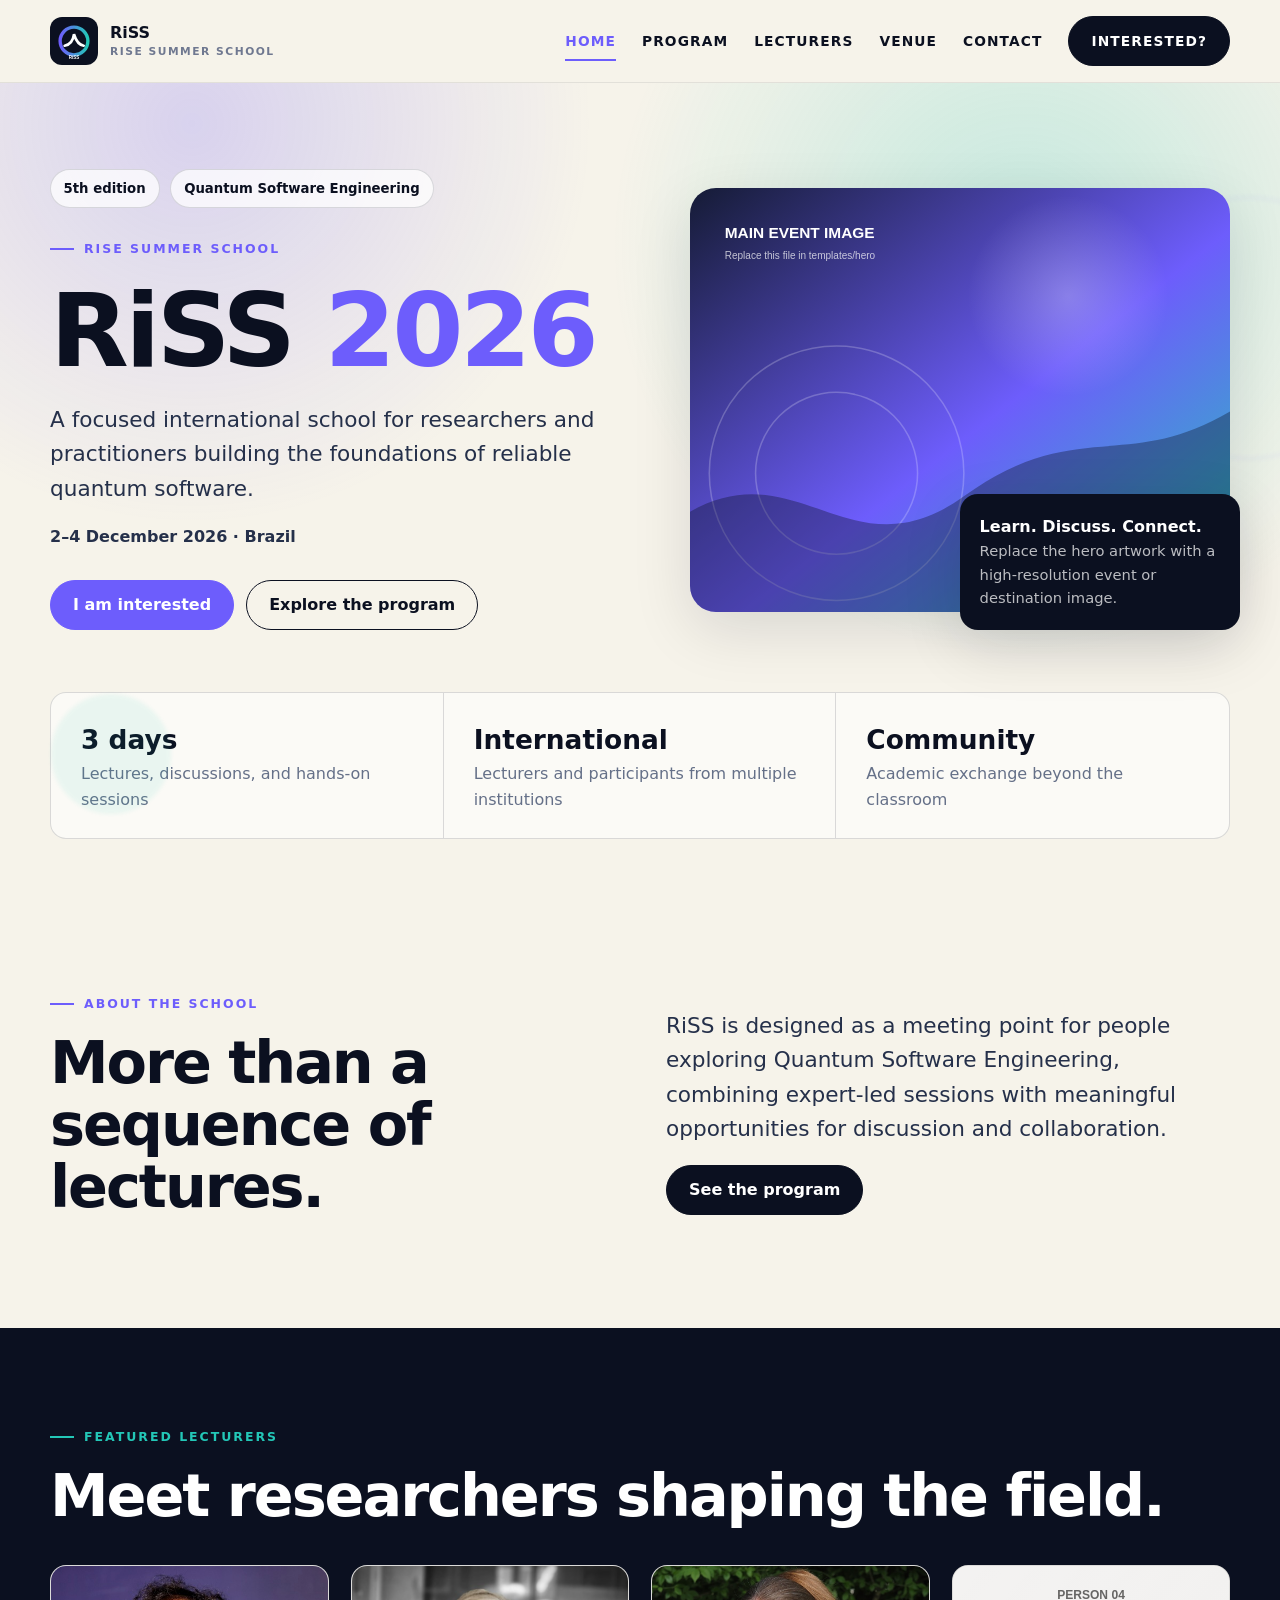
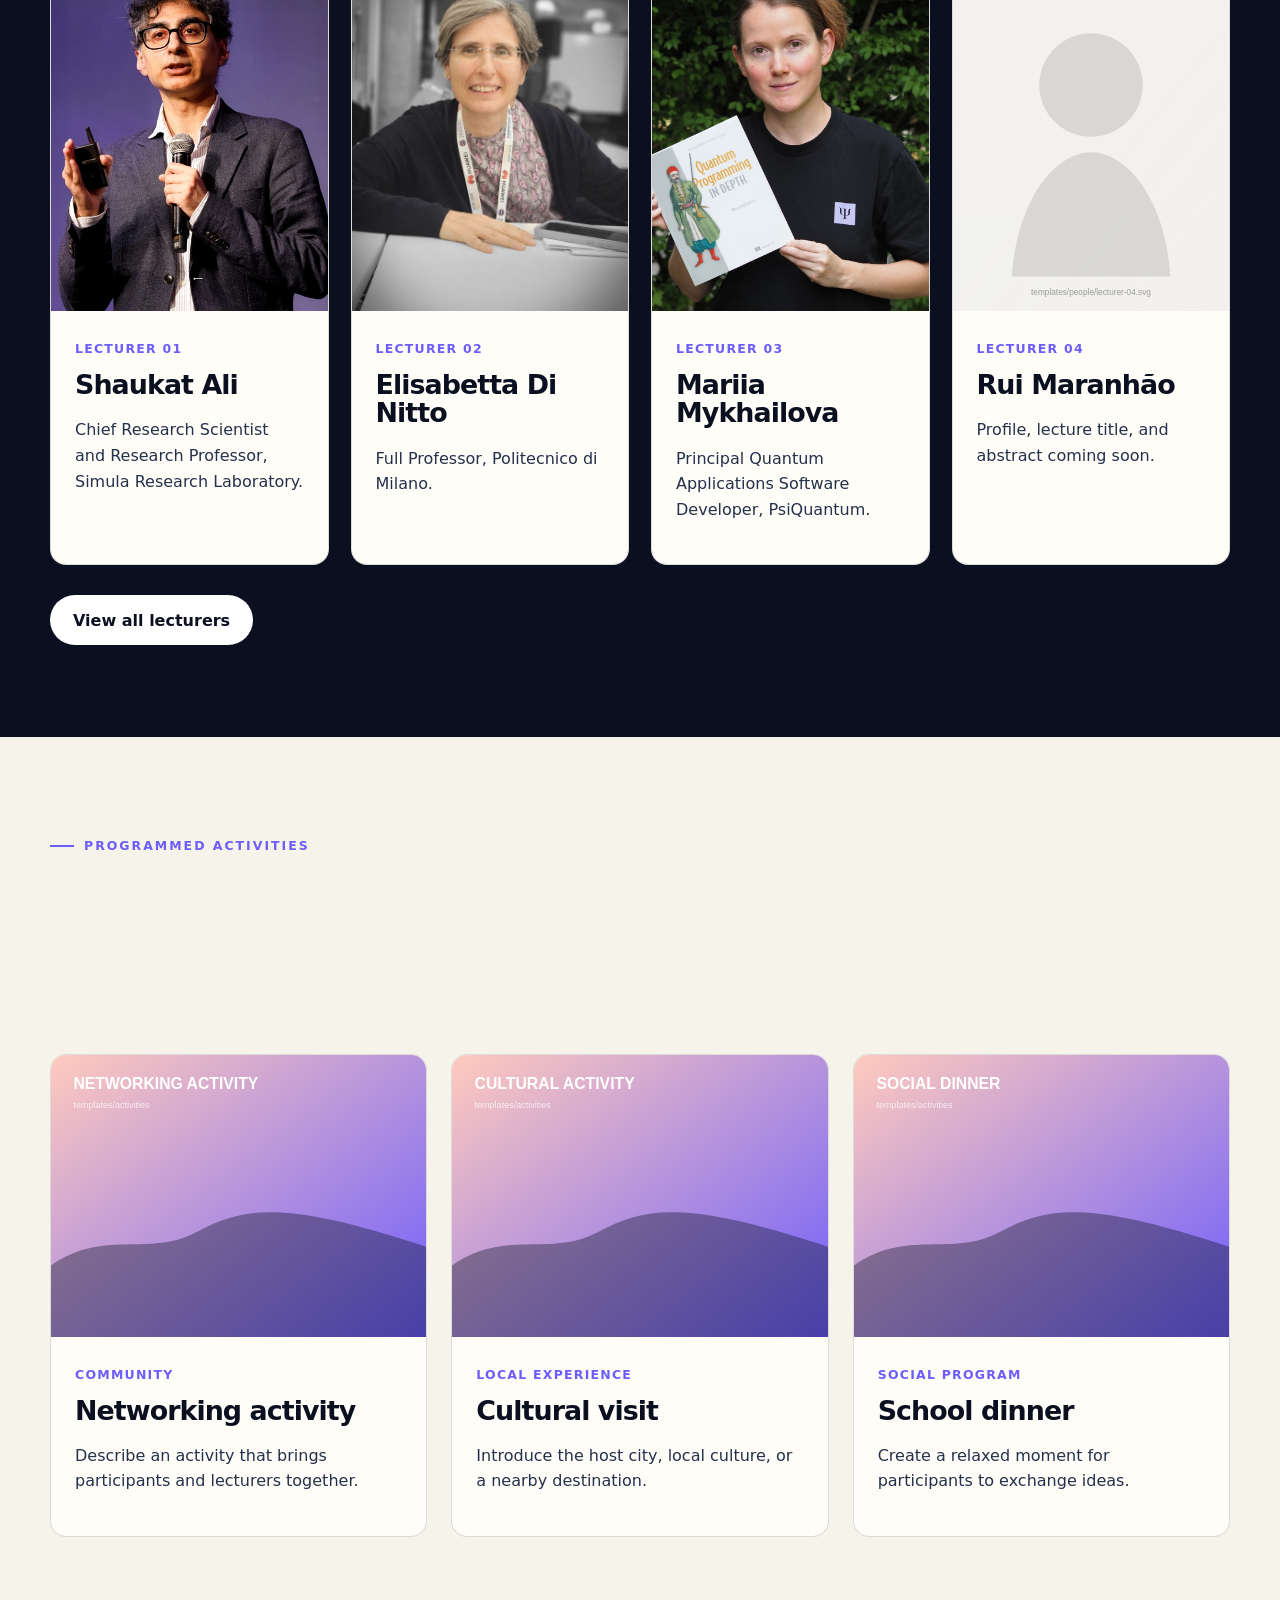
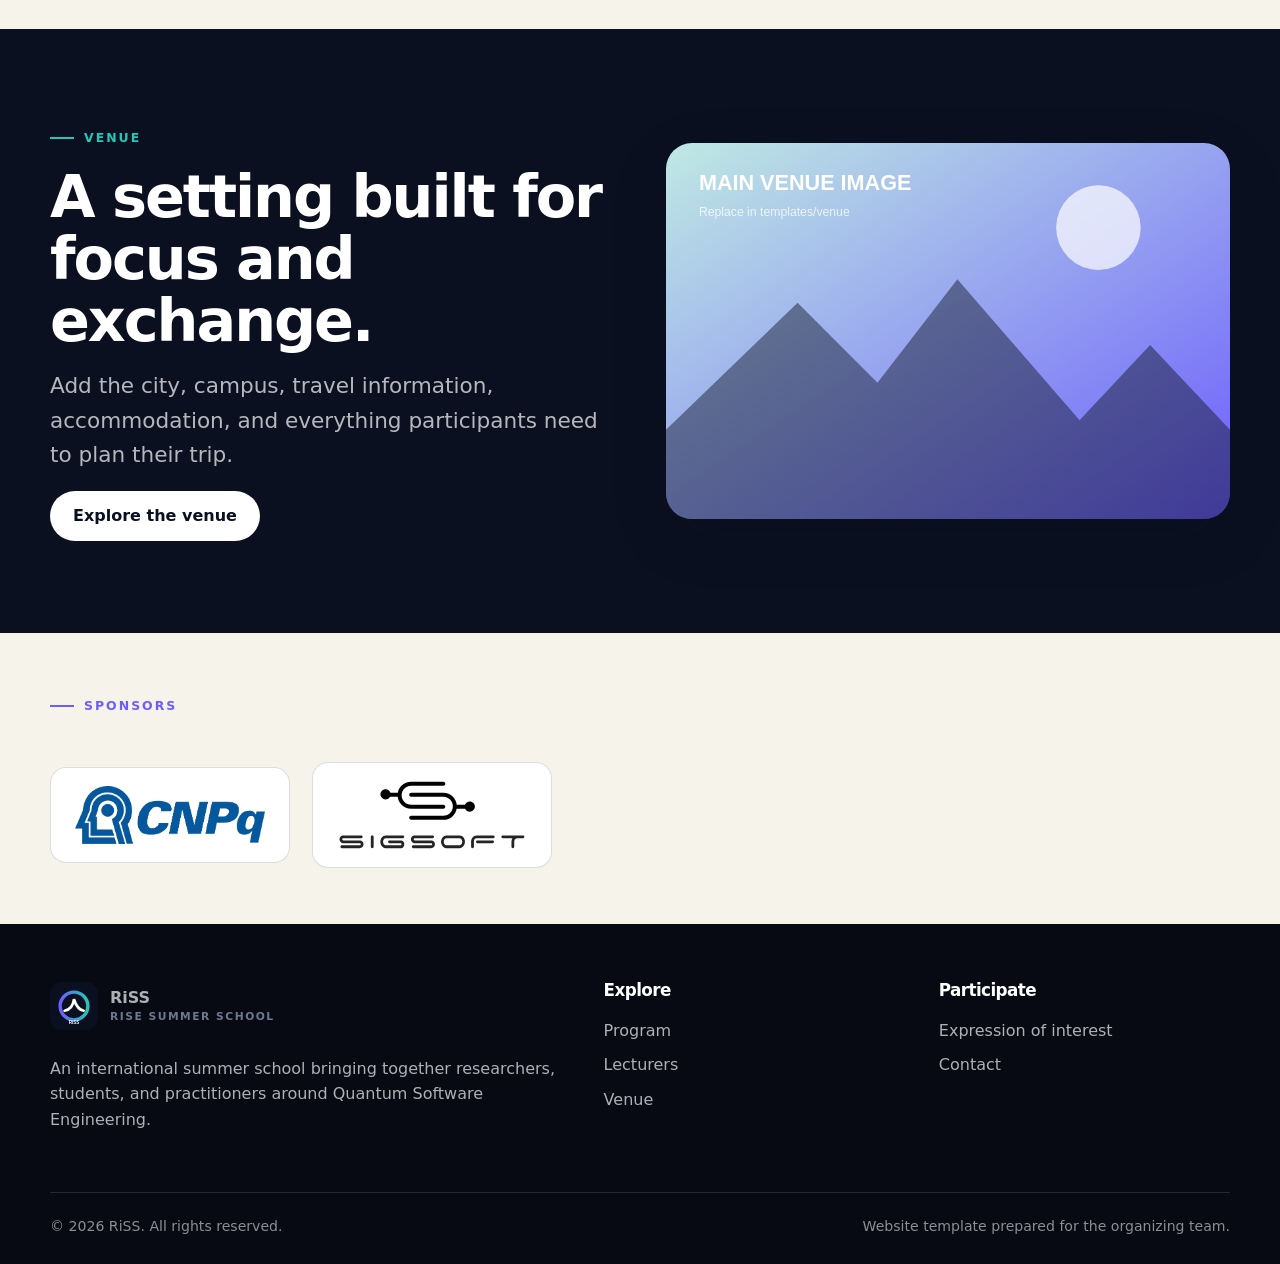
==== index.html @ 1d069263 "Add Mariia Mykhailova as lecturer" ====
<!doctype html>
<html lang="en">
<head>
  <meta charset="utf-8">
  <meta name="viewport" content="width=device-width, initial-scale=1">
  <meta name="description" content="RiSS is an international summer school on Quantum Software Engineering.">
  <meta name="theme-color" content="#0b1020">
  <title>RiSS 2026 · RiSE Summer School</title>
  <link rel="icon" href="templates/branding/riss-logo-placeholder.svg" type="image/svg+xml">
  <link rel="stylesheet" href="assets/css/styles.css?v=20260727-2">
</head>
<body>
<a class="skip-link" href="#main">Skip to content</a>
<header class="site-header">
  <div class="container navbar">
    <a class="brand" href="index.html" aria-label="RiSS home">
      <img src="templates/branding/riss-logo-placeholder.svg" alt="RiSS logo">
      <span class="brand-text">RiSS <small>RiSE Summer School</small></span>
    </a>
    <button class="menu-button" type="button" data-menu-button aria-expanded="false" aria-controls="main-navigation">Menu</button>
    <nav class="nav-links" id="main-navigation" data-nav aria-label="Primary navigation">
      <a href="index.html" aria-current="page">Home</a>
      <a href="program.html" >Program</a>
      <a href="lecturers.html" >Lecturers</a>
      <a href="venue.html" >Venue</a>
      <a href="contact.html" >Contact</a>
      <a class="button button-primary" href="register.html" >Interested?</a>
    </nav>
  </div>
</header>
<main id="main">
  <section class="hero">
    <div class="container">
      <div class="hero-grid">
        <div class="hero-copy">
          <div class="hero-kicker"><span class="pill">5th edition</span><span class="pill">Quantum Software Engineering</span></div>
          <p class="eyebrow">RiSE Summer School</p>
          <h1>RiSS <span>2026</span></h1>
          <p class="lead">A focused international school for researchers and practitioners building the foundations of reliable quantum software.</p>
          <p><strong>2–4 December 2026 · Brazil</strong></p>
          <div class="hero-actions"><a class="button button-accent" href="register.html">I am interested</a><a class="button button-ghost" href="program.html">Explore the program</a></div>
        </div>
        <div class="hero-art">
          <img src="templates/hero/hero-main.svg" alt="RiSS event atmosphere placeholder">
          <div class="hero-card"><strong>Learn. Discuss. Connect.</strong><p>Replace the hero artwork with a high-resolution event or destination image.</p></div>
        </div>
      </div>
      <div class="stat-strip" aria-label="Event highlights">
        <div class="stat"><strong>3 days</strong><span>Lectures, discussions, and hands-on sessions</span></div>
        <div class="stat"><strong>International</strong><span>Lecturers and participants from multiple institutions</span></div>
        <div class="stat"><strong>Community</strong><span>Academic exchange beyond the classroom</span></div>
      </div>
    </div>
  </section>

  <section class="section">
    <div class="container grid-2">
      <div><p class="eyebrow">About the school</p><h2>More than a sequence of lectures.</h2></div>
      <div><p class="lead">RiSS is designed as a meeting point for people exploring Quantum Software Engineering, combining expert-led sessions with meaningful opportunities for discussion and collaboration.</p><a class="button button-primary" href="program.html">See the program</a></div>
    </div>
  </section>

  <section class="section dark-section">
    <div class="container">
      <p class="eyebrow">Featured lecturers</p><h2>Meet researchers shaping the field.</h2>
      <div class="grid-4" style="margin-top:38px">
        <article class="person-card"><img src="templates/people/shaukat-ali.jpg" alt="Shaukat Ali speaking at an event"><div class="card-body"><span class="card-tag">Lecturer 01</span><h3>Shaukat Ali</h3><p>Chief Research Scientist and Research Professor, Simula Research Laboratory.</p></div></article>
        <article class="person-card"><img src="templates/people/elisabetta-di-nitto.jpg" alt="Elisabetta Di Nitto"><div class="card-body"><span class="card-tag">Lecturer 02</span><h3>Elisabetta Di Nitto</h3><p>Full Professor, Politecnico di Milano.</p></div></article>
        <article class="person-card"><img src="templates/people/mariia-mykhailova.jpg" alt="Mariia Mykhailova"><div class="card-body"><span class="card-tag">Lecturer 03</span><h3>Mariia Mykhailova</h3><p>Principal Quantum Applications Software Developer, PsiQuantum.</p></div></article>
        <article class="person-card person-card-pending"><img src="templates/people/lecturer-04.svg" alt=""><div class="card-body"><span class="card-tag">Lecturer 04</span><h3>Rui Maranhão</h3><p>Profile, lecture title, and abstract coming soon.</p></div></article>
      </div>
      <div style="margin-top:30px"><a class="button button-light" href="lecturers.html">View all lecturers</a></div>
    </div>
  </section>

  <section class="section">
    <div class="container">
      <div class="grid-2"><div><p class="eyebrow">Programmed activities</p><h2>Space to learn and connect.</h2></div><p class="lead">The school combines academic sessions with social and cultural activities that encourage informal conversations and long-term collaboration.</p></div>
      <div class="grid-3" style="margin-top:38px">
        <article class="card"><img src="templates/activities/activity-01.svg" alt="Networking activity placeholder"><div class="card-body"><span class="card-tag">Community</span><h3>Networking activity</h3><p>Describe an activity that brings participants and lecturers together.</p></div></article>
        <article class="card"><img src="templates/activities/activity-02.svg" alt="Cultural activity placeholder"><div class="card-body"><span class="card-tag">Local experience</span><h3>Cultural visit</h3><p>Introduce the host city, local culture, or a nearby destination.</p></div></article>
        <article class="card"><img src="templates/activities/activity-03.svg" alt="Social dinner placeholder"><div class="card-body"><span class="card-tag">Social program</span><h3>School dinner</h3><p>Create a relaxed moment for participants to exchange ideas.</p></div></article>
      </div>
    </div>
  </section>

  <section class="section dark-section">
    <div class="container grid-2">
      <div><p class="eyebrow">Venue</p><h2>A setting built for focus and exchange.</h2><p class="lead">Add the city, campus, travel information, accommodation, and everything participants need to plan their trip.</p><a class="button button-light" href="venue.html">Explore the venue</a></div>
      <img class="feature-image" src="templates/venue/venue-main.svg" alt="Venue placeholder">
    </div>
  </section>

  <section class="section-sm">
    <div class="container"><p class="eyebrow">Sponsors</p><div class="logo-row" style="margin-top:28px"><a href="https://www.gov.br/cnpq" target="_blank" rel="noopener noreferrer" aria-label="Visit CNPq"><img src="templates/sponsors/cnpq.png" alt="CNPq"></a><a href="https://www2.sigsoft.org/" target="_blank" rel="noopener noreferrer" aria-label="Visit ACM SIGSOFT"><img src="templates/sponsors/sigsoft.svg" alt="ACM SIGSOFT"></a></div></div>
  </section>
</main>
<footer class="site-footer">
  <div class="container">
    <div class="footer-grid">
      <div>
        <a class="brand" href="index.html">
          <img src="templates/branding/riss-logo-placeholder.svg" alt="RiSS logo">
          <span class="brand-text">RiSS <small>RiSE Summer School</small></span>
        </a>
        <p style="margin-top:18px;max-width:560px">An international summer school bringing together researchers, students, and practitioners around Quantum Software Engineering.</p>
      </div>
      <div>
        <h3 style="font-size:1.05rem">Explore</h3>
        <div class="footer-links">
          <a href="program.html">Program</a><a href="lecturers.html">Lecturers</a><a href="venue.html">Venue</a>
        </div>
      </div>
      <div>
        <h3 style="font-size:1.05rem">Participate</h3>
        <div class="footer-links">
          <a href="register.html">Expression of interest</a><a href="contact.html">Contact</a>
        </div>
      </div>
    </div>
    <div class="footer-bottom"><span>© <span data-current-year></span> RiSS. All rights reserved.</span><span>Website template prepared for the organizing team.</span></div>
  </div>
</footer>
<script src="assets/js/site.js"></script>

</body>
</html>
---- assets/css/styles.css ----
:root {
  --ink: #0b1020;
  --ink-soft: #25304a;
  --paper: #f6f3ea;
  --paper-2: #fffdf8;
  --accent: #6d5dfc;
  --accent-2: #23c7b7;
  --accent-3: #ff7a59;
  --line: rgba(11, 16, 32, 0.14);
  --white: #ffffff;
  --shadow: 0 18px 60px rgba(11, 16, 32, 0.12);
  --radius: 26px;
  --radius-sm: 16px;
  --max: 1180px;
}

* { box-sizing: border-box; }
html { scroll-behavior: smooth; }
body {
  margin: 0;
  font-family: Inter, ui-sans-serif, system-ui, -apple-system, BlinkMacSystemFont, "Segoe UI", sans-serif;
  color: var(--ink);
  background: var(--paper);
  line-height: 1.6;
}
img { max-width: 100%; display: block; }
a { color: inherit; }
button, input, textarea, select { font: inherit; }

.skip-link {
  position: fixed;
  left: 12px;
  top: -100px;
  z-index: 9999;
  background: var(--white);
  color: var(--ink);
  padding: 10px 14px;
  border-radius: 10px;
}
.skip-link:focus { top: 12px; }

.container { width: min(calc(100% - 40px), var(--max)); margin-inline: auto; }
.section { padding: 92px 0; }
.section-sm { padding: 56px 0; }
.eyebrow {
  display: inline-flex;
  align-items: center;
  gap: 10px;
  text-transform: uppercase;
  letter-spacing: .16em;
  font-weight: 800;
  font-size: .78rem;
  color: var(--accent);
}
.eyebrow::before { content: ""; width: 24px; height: 2px; background: currentColor; }

h1, h2, h3, h4 { line-height: 1.05; margin: 0 0 18px; letter-spacing: -.035em; }
h1 { font-size: clamp(3.1rem, 8vw, 7.5rem); }
h2 { font-size: clamp(2.2rem, 4.6vw, 4.7rem); }
h3 { font-size: clamp(1.4rem, 2.1vw, 2.15rem); }
p { margin: 0 0 18px; color: var(--ink-soft); }
.lead { font-size: clamp(1.05rem, 1.8vw, 1.35rem); max-width: 760px; }
.muted { color: #64708a; }

.site-header {
  position: sticky;
  top: 0;
  z-index: 1000;
  background: rgba(246, 243, 234, .88);
  backdrop-filter: blur(18px);
  border-bottom: 1px solid rgba(11,16,32,.08);
}
.navbar {
  min-height: 82px;
  display: flex;
  align-items: center;
  justify-content: space-between;
  gap: 28px;
}
.brand { display: inline-flex; align-items: center; gap: 12px; text-decoration: none; font-weight: 900; }
.brand img { width: 48px; height: 48px; }
.brand-text { display: flex; flex-direction: column; line-height: 1; }
.brand-text small { margin-top: 6px; font-size: .67rem; letter-spacing: .14em; color: #6f7890; text-transform: uppercase; }
.nav-links { display: flex; align-items: center; gap: 26px; }
.nav-links a { text-decoration: none; font-size: .86rem; font-weight: 800; letter-spacing: .08em; text-transform: uppercase; }
.nav-links a:hover, .nav-links a[aria-current="page"] { color: var(--accent); }
.menu-button { display: none; border: 0; background: transparent; font-weight: 900; cursor: pointer; }

.button {
  display: inline-flex;
  justify-content: center;
  align-items: center;
  min-height: 50px;
  padding: 0 22px;
  border-radius: 999px;
  text-decoration: none;
  font-weight: 850;
  border: 1px solid var(--ink);
  transition: .2s ease;
  cursor: pointer;
}
.button:hover { transform: translateY(-2px); box-shadow: 0 8px 24px rgba(11,16,32,.13); }
.button-primary { background: var(--ink); color: var(--white); }
.button-accent { background: var(--accent); color: var(--white); border-color: var(--accent); }
.button-light { background: var(--white); color: var(--ink); border-color: transparent; }
.button-ghost { background: transparent; }

.hero {
  position: relative;
  overflow: hidden;
  padding: 86px 0 56px;
  background:
    radial-gradient(circle at 80% 20%, rgba(35,199,183,.24), transparent 34%),
    radial-gradient(circle at 15% 5%, rgba(109,93,252,.22), transparent 30%),
    var(--paper);
}
.hero-grid { display: grid; grid-template-columns: 1.05fr .95fr; gap: 44px; align-items: center; }
.hero-kicker { display: flex; flex-wrap: wrap; gap: 10px; margin-bottom: 24px; }
.pill { display: inline-flex; padding: 8px 13px; border-radius: 999px; background: rgba(255,255,255,.74); border: 1px solid var(--line); font-size: .83rem; font-weight: 800; }
.hero h1 span { color: var(--accent); }
.hero-copy { max-width: 700px; }
.hero-actions { display: flex; flex-wrap: wrap; gap: 12px; margin-top: 30px; }
.hero-art { position: relative; }
.hero-art img { width: 100%; border-radius: var(--radius); box-shadow: var(--shadow); }
.hero-card {
  position: absolute;
  right: -10px;
  bottom: -18px;
  max-width: 280px;
  background: var(--ink);
  color: white;
  border-radius: 18px;
  padding: 20px;
  box-shadow: var(--shadow);
}
.hero-card p { color: rgba(255,255,255,.72); margin: 0; font-size: .92rem; }

.stat-strip {
  margin-top: 62px;
  display: grid;
  grid-template-columns: repeat(3, 1fr);
  border: 1px solid var(--line);
  border-radius: var(--radius-sm);
  overflow: hidden;
  background: rgba(255,255,255,.55);
}
.stat { padding: 26px 30px; border-right: 1px solid var(--line); }
.stat:last-child { border-right: 0; }
.stat strong { display: block; font-size: 1.65rem; }
.stat span { color: #657088; }

.grid-2 { display: grid; grid-template-columns: 1fr 1fr; gap: 52px; align-items: center; }
.grid-3 { display: grid; grid-template-columns: repeat(3, 1fr); gap: 24px; }
.grid-4 { display: grid; grid-template-columns: repeat(4, 1fr); gap: 22px; }

.card { background: var(--paper-2); border: 1px solid var(--line); border-radius: var(--radius-sm); overflow: hidden; }
.card-body { padding: 24px; }
.card-tag { display: inline-block; font-size: .78rem; font-weight: 900; text-transform: uppercase; letter-spacing: .1em; color: var(--accent); margin-bottom: 12px; }
.card img { aspect-ratio: 4/3; width: 100%; object-fit: cover; }
.card-link { display: inline-flex; margin-top: 8px; font-weight: 850; color: var(--accent); text-decoration: none; }
.card-link:hover { text-decoration: underline; }

.dark-section { background: var(--ink); color: var(--white); }
.dark-section p { color: rgba(255,255,255,.7); }
.dark-section .eyebrow { color: var(--accent-2); }

.feature-image { border-radius: var(--radius); box-shadow: var(--shadow); }
.quote-card { padding: 34px; border-radius: var(--radius-sm); background: var(--accent); color: white; }
.quote-card p { color: rgba(255,255,255,.86); }

.page-hero { padding: 92px 0 66px; background: var(--ink); color: white; }
.page-hero p { color: rgba(255,255,255,.68); }
.page-hero h1 { max-width: 1000px; font-size: clamp(3rem, 7vw, 6.5rem); }
.breadcrumb { color: var(--accent-2); text-transform: uppercase; letter-spacing: .14em; font-weight: 900; font-size: .78rem; margin-bottom: 18px; }

.schedule { display: grid; gap: 28px; }
.day { border-radius: var(--radius); background: var(--paper-2); border: 1px solid var(--line); overflow: hidden; }
.day-header { padding: 26px 30px; display: flex; justify-content: space-between; gap: 20px; align-items: end; background: linear-gradient(120deg, rgba(109,93,252,.12), rgba(35,199,183,.12)); }
.day-header h2 { font-size: clamp(2rem, 4vw, 3.7rem); margin: 0; }
.session { display: grid; grid-template-columns: 140px 58px 1fr; gap: 20px; align-items: start; padding: 24px 30px; border-top: 1px solid var(--line); }
.session time { font-weight: 900; }
.session-icon { width: 46px; height: 46px; padding: 8px; border-radius: 14px; background: #edeafd; }
.session h3 { margin-bottom: 8px; }
.session p { margin-bottom: 0; }

.person-card { background: var(--paper-2); border: 1px solid var(--line); border-radius: var(--radius-sm); overflow: hidden; }
.person-card img { aspect-ratio: 4/5; width: 100%; object-fit: cover; }
.person-card .card-body { min-height: 220px; }
.person-meta { font-weight: 750; color: var(--accent); margin-bottom: 12px; }
.dark-section .person-card,
.dark-section .person-card h3 { color: var(--ink); }
.dark-section .person-card p { color: var(--ink-soft); }
.dark-section .person-card .person-meta { color: var(--accent); }
.lecturer-feature {
  display: grid;
  grid-template-columns: minmax(260px, .72fr) 1.28fr;
  overflow: hidden;
  border: 1px solid var(--line);
  border-radius: var(--radius);
  background: var(--paper-2);
  box-shadow: var(--shadow);
}
.lecturer-feature + .lecturer-feature {
  margin-top: 40px;
}
.lecturer-portrait { min-height: 100%; background: var(--ink); }
.lecturer-portrait img {
  width: 100%;
  height: 100%;
  min-height: 720px;
  object-fit: cover;
  object-position: center top;
}
.lecturer-content { padding: clamp(28px, 5vw, 58px); }
.lecturer-content h2 { font-size: clamp(2.5rem, 5vw, 4.8rem); }
.lecturer-content a {
  color: var(--accent);
  text-decoration: underline;
  text-underline-offset: 3px;
}
.lecturer-content a:hover {
  text-decoration: none;
}
.talk-card {
  margin-top: 34px;
  padding: clamp(24px, 4vw, 38px);
  border-radius: var(--radius-sm);
  background: var(--ink);
  color: var(--white);
}
.talk-card .eyebrow { color: var(--accent-2); }
.talk-card h3 { max-width: 720px; }
.talk-card h4 {
  margin: 26px 0 8px;
  font-size: .78rem;
  letter-spacing: .14em;
  text-transform: uppercase;
  color: var(--accent-2);
}
.talk-card p { color: rgba(255,255,255,.74); }
.talk-card p:last-child { margin-bottom: 0; }
.talk-card a {
  color: var(--accent-2);
  text-decoration: underline;
  text-underline-offset: 3px;
  word-break: break-word;
}
.talk-card a:hover {
  color: var(--white);
}
.lecturer-roster-heading { margin: 76px 0 32px; }

.venue-gallery { display: grid; grid-template-columns: 1.4fr .8fr; grid-template-rows: 1fr 1fr; gap: 16px; }
.venue-gallery img { width: 100%; height: 100%; object-fit: cover; border-radius: 18px; }
.venue-gallery img:first-child { grid-row: 1 / span 2; }
.info-list { display: grid; gap: 14px; margin-top: 26px; }
.info-item { padding: 18px 20px; border: 1px solid var(--line); border-radius: 14px; background: rgba(255,255,255,.52); }
.info-item strong { display: block; margin-bottom: 4px; }

.form-card { max-width: 820px; margin: 0 auto; background: var(--paper-2); border: 1px solid var(--line); border-radius: var(--radius); padding: clamp(24px, 5vw, 54px); box-shadow: var(--shadow); }
.form-grid { display: grid; grid-template-columns: 1fr 1fr; gap: 18px; }
.field { display: grid; gap: 8px; }
.field.full { grid-column: 1 / -1; }
label { font-weight: 800; }
input, textarea, select {
  width: 100%;
  border: 1px solid #cfd4df;
  background: white;
  border-radius: 13px;
  padding: 14px 15px;
  color: var(--ink);
}
textarea { min-height: 150px; resize: vertical; }
input:focus, textarea:focus, select:focus { outline: 3px solid rgba(109,93,252,.2); border-color: var(--accent); }
.form-note { margin-top: 16px; font-size: .9rem; color: #68738a; }
.form-status { display: none; margin-top: 18px; padding: 14px 16px; background: #e8faf6; border: 1px solid #a9e6dc; border-radius: 12px; color: #135c53; font-weight: 750; }
.form-status.show { display: block; }

.logo-row { display: flex; flex-wrap: wrap; gap: 22px; align-items: center; }
.logo-row a {
  display: inline-flex;
  align-items: center;
  justify-content: center;
  min-height: 96px;
  padding: 16px 24px;
  border: 1px solid var(--line);
  border-radius: var(--radius-sm);
  background: var(--white);
}
.logo-row img { width: 190px; max-height: 72px; object-fit: contain; opacity: .88; }
.person-card-pending img { filter: grayscale(1); opacity: .64; }

.site-footer { background: #070a13; color: white; padding: 58px 0 26px; }
.footer-grid { display: grid; grid-template-columns: 1.4fr .8fr .8fr; gap: 44px; }
.site-footer p, .site-footer a { color: rgba(255,255,255,.68); }
.site-footer a { text-decoration: none; }
.site-footer a:hover { color: white; }
.footer-links { display: grid; gap: 9px; }
.footer-bottom { margin-top: 42px; padding-top: 22px; border-top: 1px solid rgba(255,255,255,.12); display: flex; justify-content: space-between; gap: 20px; font-size: .88rem; color: rgba(255,255,255,.54); }

.notice { padding: 16px 18px; background: #fff3d8; border: 1px solid #ecd18f; border-radius: 12px; color: #6d5313; }

@media (max-width: 980px) {
  .hero-grid, .grid-2, .lecturer-feature { grid-template-columns: 1fr; }
  .grid-4 { grid-template-columns: repeat(2, 1fr); }
  .grid-3 { grid-template-columns: 1fr 1fr; }
  .hero-art { max-width: 720px; }
  .lecturer-portrait img { min-height: 0; max-height: 680px; aspect-ratio: 4/5; }
  .nav-links {
    display: none;
    position: absolute;
    inset: 82px 20px auto;
    padding: 24px;
    background: var(--paper-2);
    border-radius: 18px;
    box-shadow: var(--shadow);
    flex-direction: column;
    align-items: stretch;
  }
  .nav-links.open { display: flex; }
  .menu-button { display: inline-flex; }
  .venue-gallery { grid-template-columns: 1fr 1fr; }
  .footer-grid { grid-template-columns: 1fr 1fr; }
  .footer-grid > :first-child { grid-column: 1/-1; }
}

@media (max-width: 680px) {
  .container { width: min(calc(100% - 28px), var(--max)); }
  .section { padding: 68px 0; }
  .hero { padding-top: 54px; }
  .hero-card { position: relative; right: auto; bottom: auto; margin: -18px 14px 0; }
  .stat-strip, .grid-3, .grid-4, .form-grid, .footer-grid { grid-template-columns: 1fr; }
  .stat { border-right: 0; border-bottom: 1px solid var(--line); }
  .stat:last-child { border-bottom: 0; }
  .session { grid-template-columns: 92px 42px 1fr; padding: 20px 18px; gap: 12px; }
  .session-icon { width: 38px; height: 38px; }
  .day-header { padding: 22px 18px; align-items: start; flex-direction: column; }
  .venue-gallery { grid-template-columns: 1fr; grid-template-rows: auto; }
  .venue-gallery img:first-child { grid-row: auto; }
  .footer-grid > :first-child { grid-column: auto; }
  .footer-bottom { flex-direction: column; }
}

/* Interactive enhancements */
body { overflow-x: hidden; }
body.menu-open { overflow: hidden; }

.sr-only {
  position: absolute;
  width: 1px;
  height: 1px;
  padding: 0;
  margin: -1px;
  overflow: hidden;
  clip: rect(0, 0, 0, 0);
  white-space: nowrap;
  border: 0;
}

.scroll-progress {
  position: fixed;
  inset: 0 0 auto;
  height: 3px;
  z-index: 2000;
  pointer-events: none;
}
.scroll-progress span {
  display: block;
  width: 100%;
  height: 100%;
  background: linear-gradient(90deg, var(--accent), var(--accent-2), var(--accent-3));
  transform: scaleX(0);
  transform-origin: left;
  will-change: transform;
}

.site-header,
.navbar,
.brand img { transition: min-height .25s ease, background-color .25s ease, box-shadow .25s ease, width .25s ease, height .25s ease; }
.site-header.is-scrolled {
  background: rgba(246, 243, 234, .96);
  box-shadow: 0 10px 35px rgba(11, 16, 32, .08);
}
.site-header.is-scrolled .navbar { min-height: 68px; }
.site-header.is-scrolled .brand img { width: 42px; height: 42px; }

.nav-links > a:not(.button) { position: relative; }
.nav-links > a:not(.button)::after {
  content: "";
  position: absolute;
  left: 0;
  right: 0;
  bottom: -9px;
  height: 2px;
  background: var(--accent);
  transform: scaleX(0);
  transform-origin: right;
  transition: transform .25s ease;
}
.nav-links > a:not(.button):hover::after,
.nav-links > a:not(.button)[aria-current="page"]::after {
  transform: scaleX(1);
  transform-origin: left;
}

.button {
  position: relative;
  overflow: hidden;
  isolation: isolate;
  transition: transform .2s ease, box-shadow .2s ease, background-color .2s ease, border-color .2s ease;
}
.button-ripple {
  position: absolute;
  z-index: -1;
  border-radius: 50%;
  background: rgba(255, 255, 255, .38);
  transform: scale(0);
  pointer-events: none;
  animation: button-ripple .55s ease-out forwards;
}
@keyframes button-ripple {
  to { transform: scale(1); opacity: 0; }
}

.hero::before,
.hero::after {
  content: "";
  position: absolute;
  border-radius: 50%;
  pointer-events: none;
  filter: blur(2px);
  opacity: .65;
}
.hero::before {
  width: 260px;
  height: 260px;
  right: -100px;
  top: 14%;
  border: 1px solid rgba(109, 93, 252, .28);
  animation: orbit-float 9s ease-in-out infinite;
}
.hero::after {
  width: 120px;
  height: 120px;
  left: 4%;
  bottom: 10%;
  background: rgba(35, 199, 183, .12);
  animation: orbit-float 7s ease-in-out infinite reverse;
}
@keyframes orbit-float {
  0%, 100% { transform: translate3d(0, 0, 0) rotate(0); }
  50% { transform: translate3d(0, -18px, 0) rotate(8deg); }
}

.hero-art {
  --tilt-x: 0deg;
  --tilt-y: 0deg;
  --move-x: 0px;
  --move-y: 0px;
  transform: perspective(1100px) rotateX(var(--tilt-y)) rotateY(var(--tilt-x)) translate3d(var(--move-x), var(--move-y), 0);
  transform-style: preserve-3d;
  transition: transform .28s ease-out;
  will-change: transform;
}
.hero-art img { transition: filter .35s ease, transform .35s ease; }
.hero-art:hover img { filter: saturate(1.06) contrast(1.02); }
.hero-card { animation: card-float 5s ease-in-out infinite; }
@keyframes card-float {
  0%, 100% { transform: translateY(0); }
  50% { transform: translateY(-8px); }
}

.card,
.person-card,
.info-item,
.quote-card,
.feature-image,
.venue-gallery img,
.logo-row img {
  transition: transform .28s ease, box-shadow .28s ease, border-color .28s ease, opacity .28s ease, filter .28s ease;
}
.card img,
.person-card img { transition: transform .45s cubic-bezier(.2, .7, .2, 1); }

@media (hover: hover) {
  .card:hover,
  .person-card:hover,
  .info-item:hover {
    transform: translateY(-7px);
    border-color: rgba(109, 93, 252, .35);
    box-shadow: 0 20px 46px rgba(11, 16, 32, .12);
  }
  .card:hover img,
  .person-card:hover img { transform: scale(1.045); }
  .quote-card:hover,
  .feature-image:hover,
  .venue-gallery img:hover { transform: translateY(-5px); box-shadow: 0 24px 58px rgba(11, 16, 32, .16); }
  .logo-row img:hover { opacity: 1; transform: scale(1.04); filter: grayscale(0); }
}

.reveal {
  opacity: 0;
  transform: translate3d(0, 24px, 0);
  transition: opacity .68s ease var(--reveal-delay, 0ms), transform .68s cubic-bezier(.2, .7, .2, 1) var(--reveal-delay, 0ms);
}
.reveal.is-visible {
  opacity: 1;
  transform: translate3d(0, 0, 0);
}
.hero-art.reveal { transform: perspective(1100px) translate3d(0, 28px, 0); }
.hero-art.reveal.is-visible {
  transform: perspective(1100px) rotateX(var(--tilt-y)) rotateY(var(--tilt-x)) translate3d(var(--move-x), var(--move-y), 0);
}

.day-header { position: relative; }
.day-toggle {
  flex: 0 0 auto;
  width: 46px;
  height: 46px;
  margin-left: auto;
  border: 1px solid rgba(11, 16, 32, .16);
  border-radius: 50%;
  background: rgba(255, 255, 255, .7);
  color: var(--ink);
  cursor: pointer;
  display: grid;
  place-items: center;
  transition: transform .25s ease, background-color .25s ease, box-shadow .25s ease;
}
.day-toggle:hover { background: white; box-shadow: 0 8px 22px rgba(11, 16, 32, .1); }
.day-toggle-icon { display: block; font-size: 1.45rem; line-height: 1; transform: rotate(180deg); transition: transform .28s ease; }
.day.is-collapsed .day-toggle-icon { transform: rotate(0); }
.day-content {
  overflow: hidden;
  max-height: none;
  transition: max-height .42s cubic-bezier(.2, .7, .2, 1);
}
.day.is-collapsed .day-content { pointer-events: none; }

.form-status.show { animation: status-in .32s ease both; }
@keyframes status-in {
  from { opacity: 0; transform: translateY(8px); }
  to { opacity: 1; transform: translateY(0); }
}

.scroll-top {
  position: fixed;
  right: 22px;
  bottom: 22px;
  z-index: 1100;
  width: 48px;
  height: 48px;
  border: 0;
  border-radius: 50%;
  background: var(--ink);
  color: white;
  box-shadow: 0 14px 34px rgba(11, 16, 32, .24);
  cursor: pointer;
  opacity: 0;
  visibility: hidden;
  transform: translateY(14px) scale(.9);
  transition: opacity .22s ease, visibility .22s ease, transform .22s ease, background-color .22s ease;
}
.scroll-top:hover { background: var(--accent); }
.scroll-top.is-visible { opacity: 1; visibility: visible; transform: translateY(0) scale(1); }
.scroll-top span { font-size: 1.25rem; font-weight: 900; }

@media (max-width: 980px) {
  .nav-links {
    display: flex;
    opacity: 0;
    visibility: hidden;
    pointer-events: none;
    transform: translateY(-10px) scale(.985);
    transform-origin: top;
    transition: opacity .2s ease, visibility .2s ease, transform .2s ease;
  }
  .nav-links.open {
    display: flex;
    opacity: 1;
    visibility: visible;
    pointer-events: auto;
    transform: translateY(0) scale(1);
  }
  .nav-links > a:not(.button)::after { display: none; }
}

@media (max-width: 680px) {
  .day-header { flex-direction: row; align-items: center; }
  .day-header > div { min-width: 0; }
  .day-header > strong { display: none; }
  .day-toggle { width: 42px; height: 42px; }
  .scroll-top { right: 14px; bottom: 14px; }
}

@media (prefers-reduced-motion: reduce) {
  html { scroll-behavior: auto; }
  *, *::before, *::after {
    animation-duration: .01ms !important;
    animation-iteration-count: 1 !important;
    scroll-behavior: auto !important;
    transition-duration: .01ms !important;
  }
  .reveal { opacity: 1; transform: none; }
  .hero-art,
  .hero-art.reveal,
  .hero-art.reveal.is-visible { transform: none; }
}
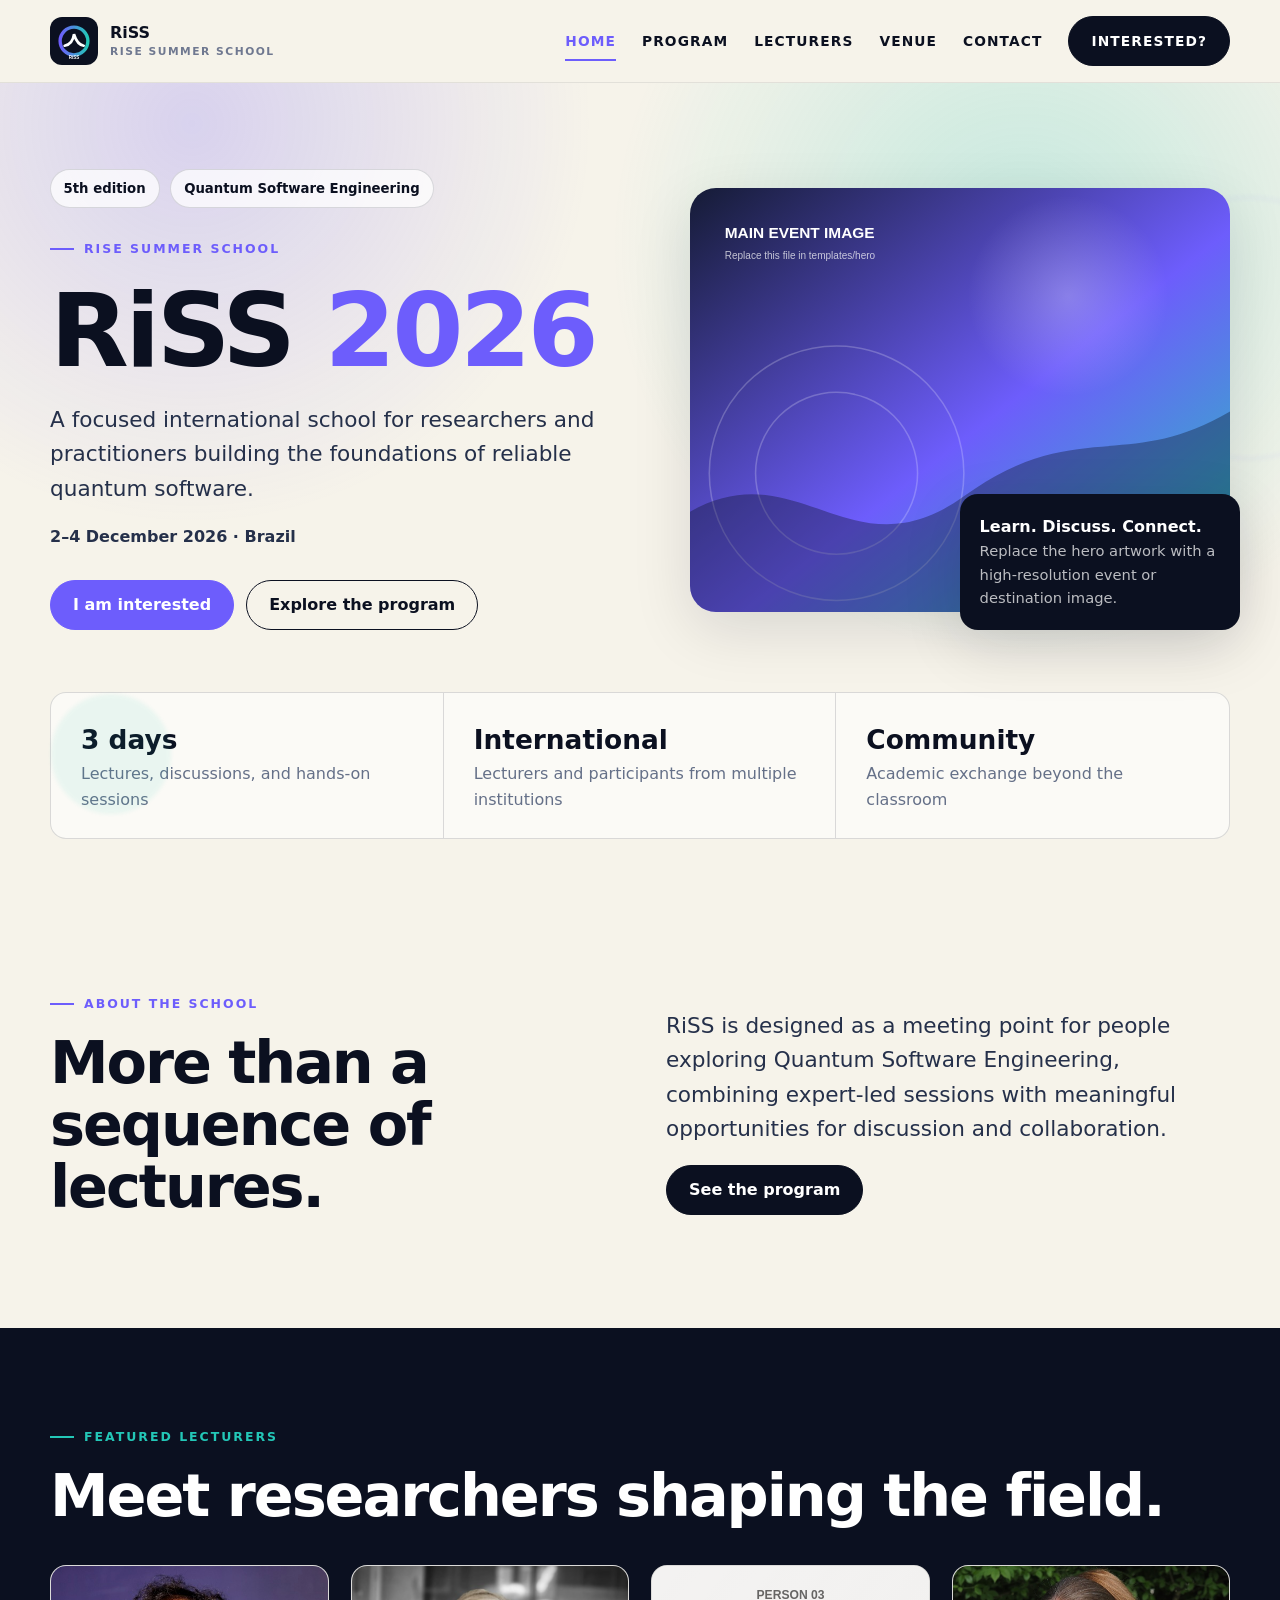
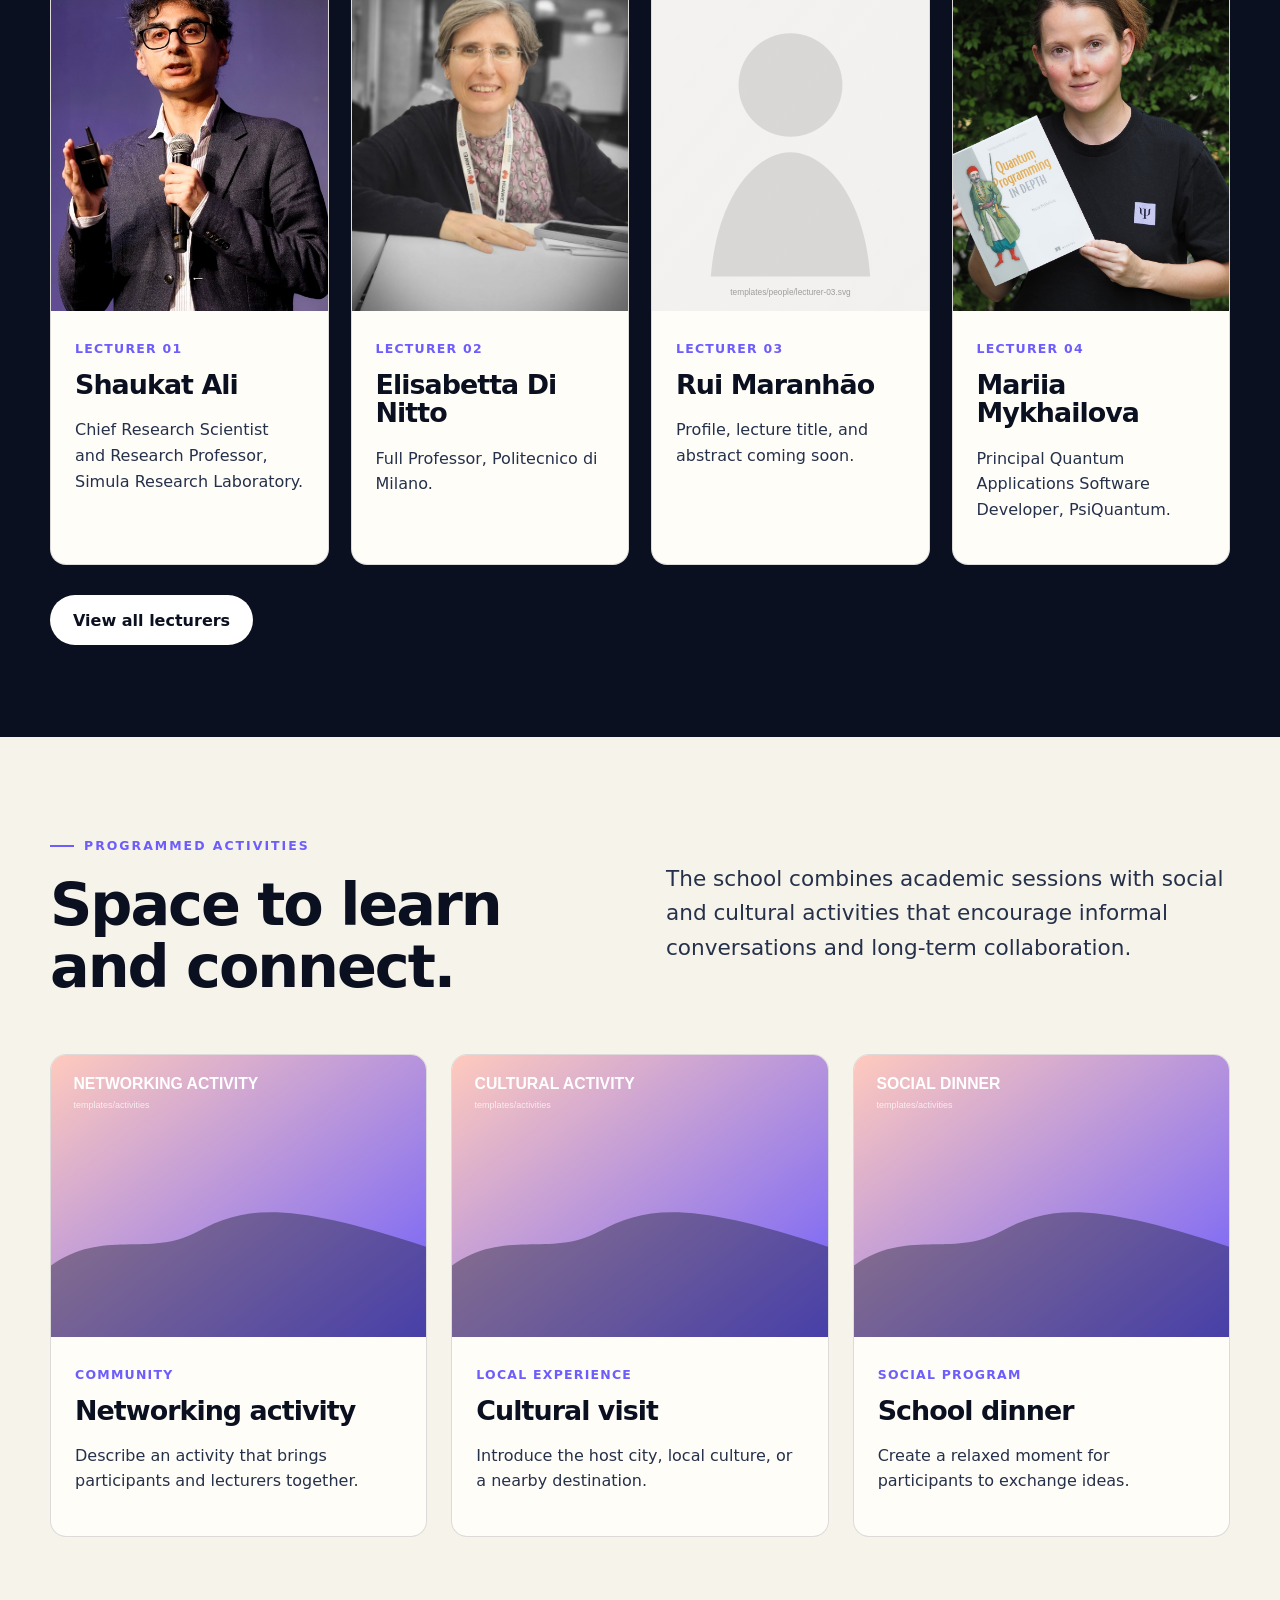
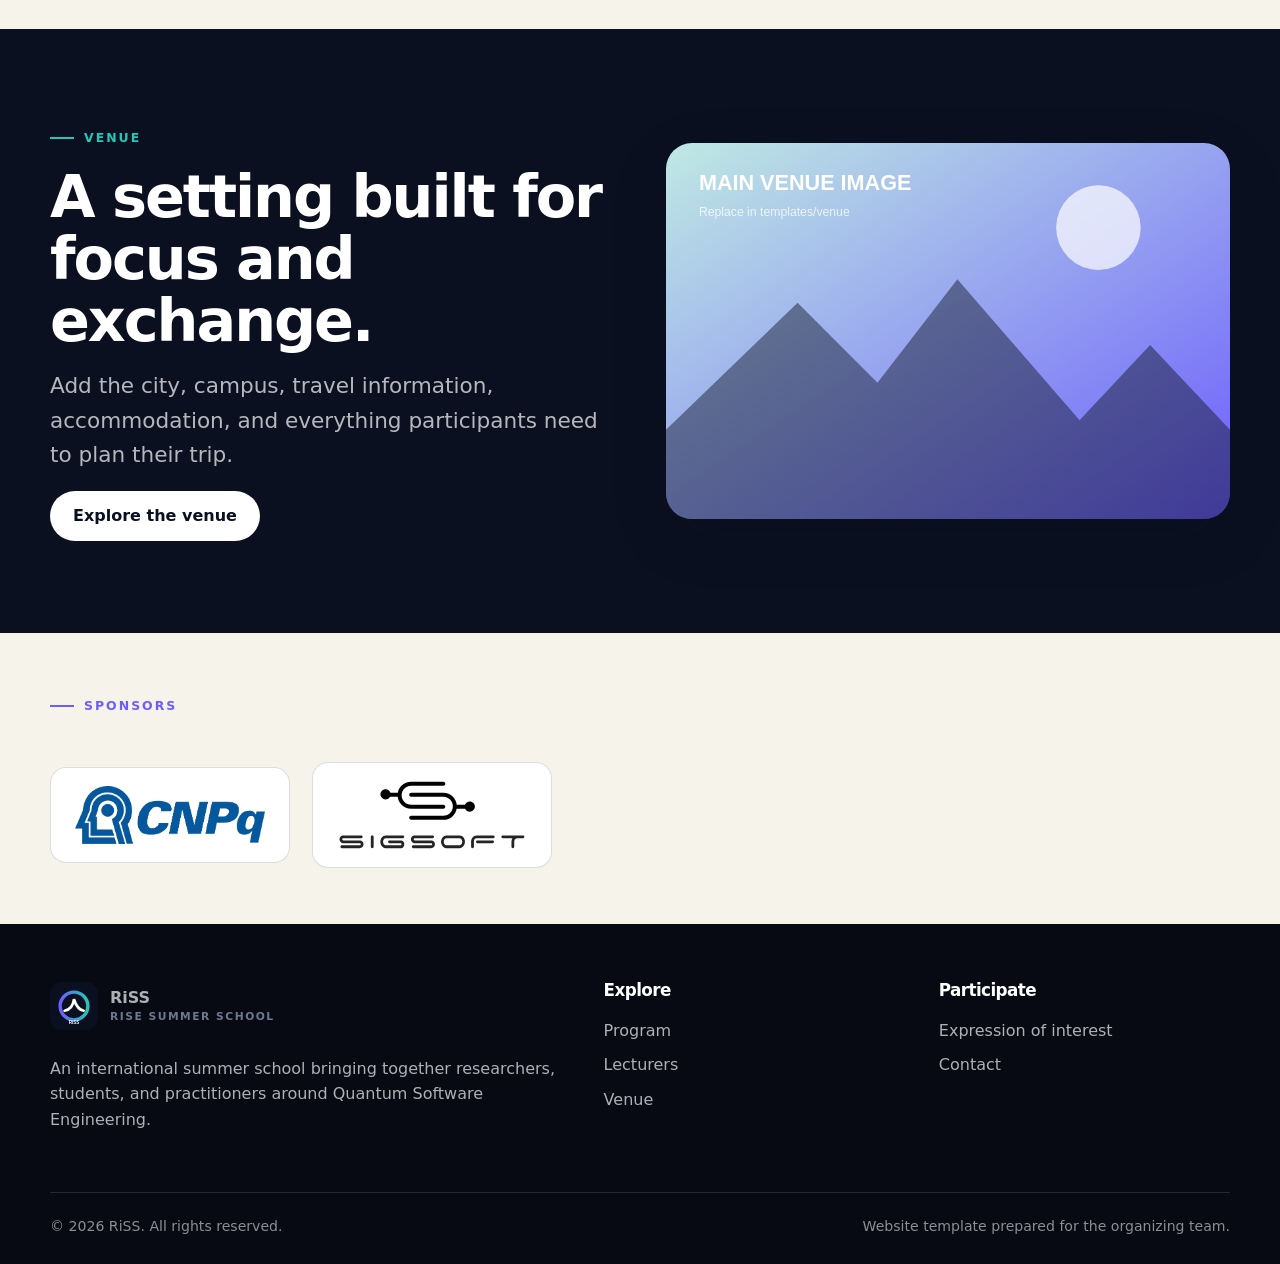
==== commit 44763f50: "Update Mariia Mykhailova to Lecturer 04" ====
--- a/index.html
+++ b/index.html
@@ -66,8 +66,8 @@
       <div class="grid-4" style="margin-top:38px">
         <article class="person-card"><img src="templates/people/shaukat-ali.jpg" alt="Shaukat Ali speaking at an event"><div class="card-body"><span class="card-tag">Lecturer 01</span><h3>Shaukat Ali</h3><p>Chief Research Scientist and Research Professor, Simula Research Laboratory.</p></div></article>
         <article class="person-card"><img src="templates/people/elisabetta-di-nitto.jpg" alt="Elisabetta Di Nitto"><div class="card-body"><span class="card-tag">Lecturer 02</span><h3>Elisabetta Di Nitto</h3><p>Full Professor, Politecnico di Milano.</p></div></article>
-        <article class="person-card"><img src="templates/people/mariia-mykhailova.jpg" alt="Mariia Mykhailova"><div class="card-body"><span class="card-tag">Lecturer 03</span><h3>Mariia Mykhailova</h3><p>Principal Quantum Applications Software Developer, PsiQuantum.</p></div></article>
-        <article class="person-card person-card-pending"><img src="templates/people/lecturer-04.svg" alt=""><div class="card-body"><span class="card-tag">Lecturer 04</span><h3>Rui Maranhão</h3><p>Profile, lecture title, and abstract coming soon.</p></div></article>
+        <article class="person-card person-card-pending"><img src="templates/people/lecturer-03.svg" alt=""><div class="card-body"><span class="card-tag">Lecturer 03</span><h3>Rui Maranhão</h3><p>Profile, lecture title, and abstract coming soon.</p></div></article>
+        <article class="person-card"><img src="templates/people/mariia-mykhailova.jpg" alt="Mariia Mykhailova"><div class="card-body"><span class="card-tag">Lecturer 04</span><h3>Mariia Mykhailova</h3><p>Principal Quantum Applications Software Developer, PsiQuantum.</p></div></article>
       </div>
       <div style="margin-top:30px"><a class="button button-light" href="lecturers.html">View all lecturers</a></div>
     </div>
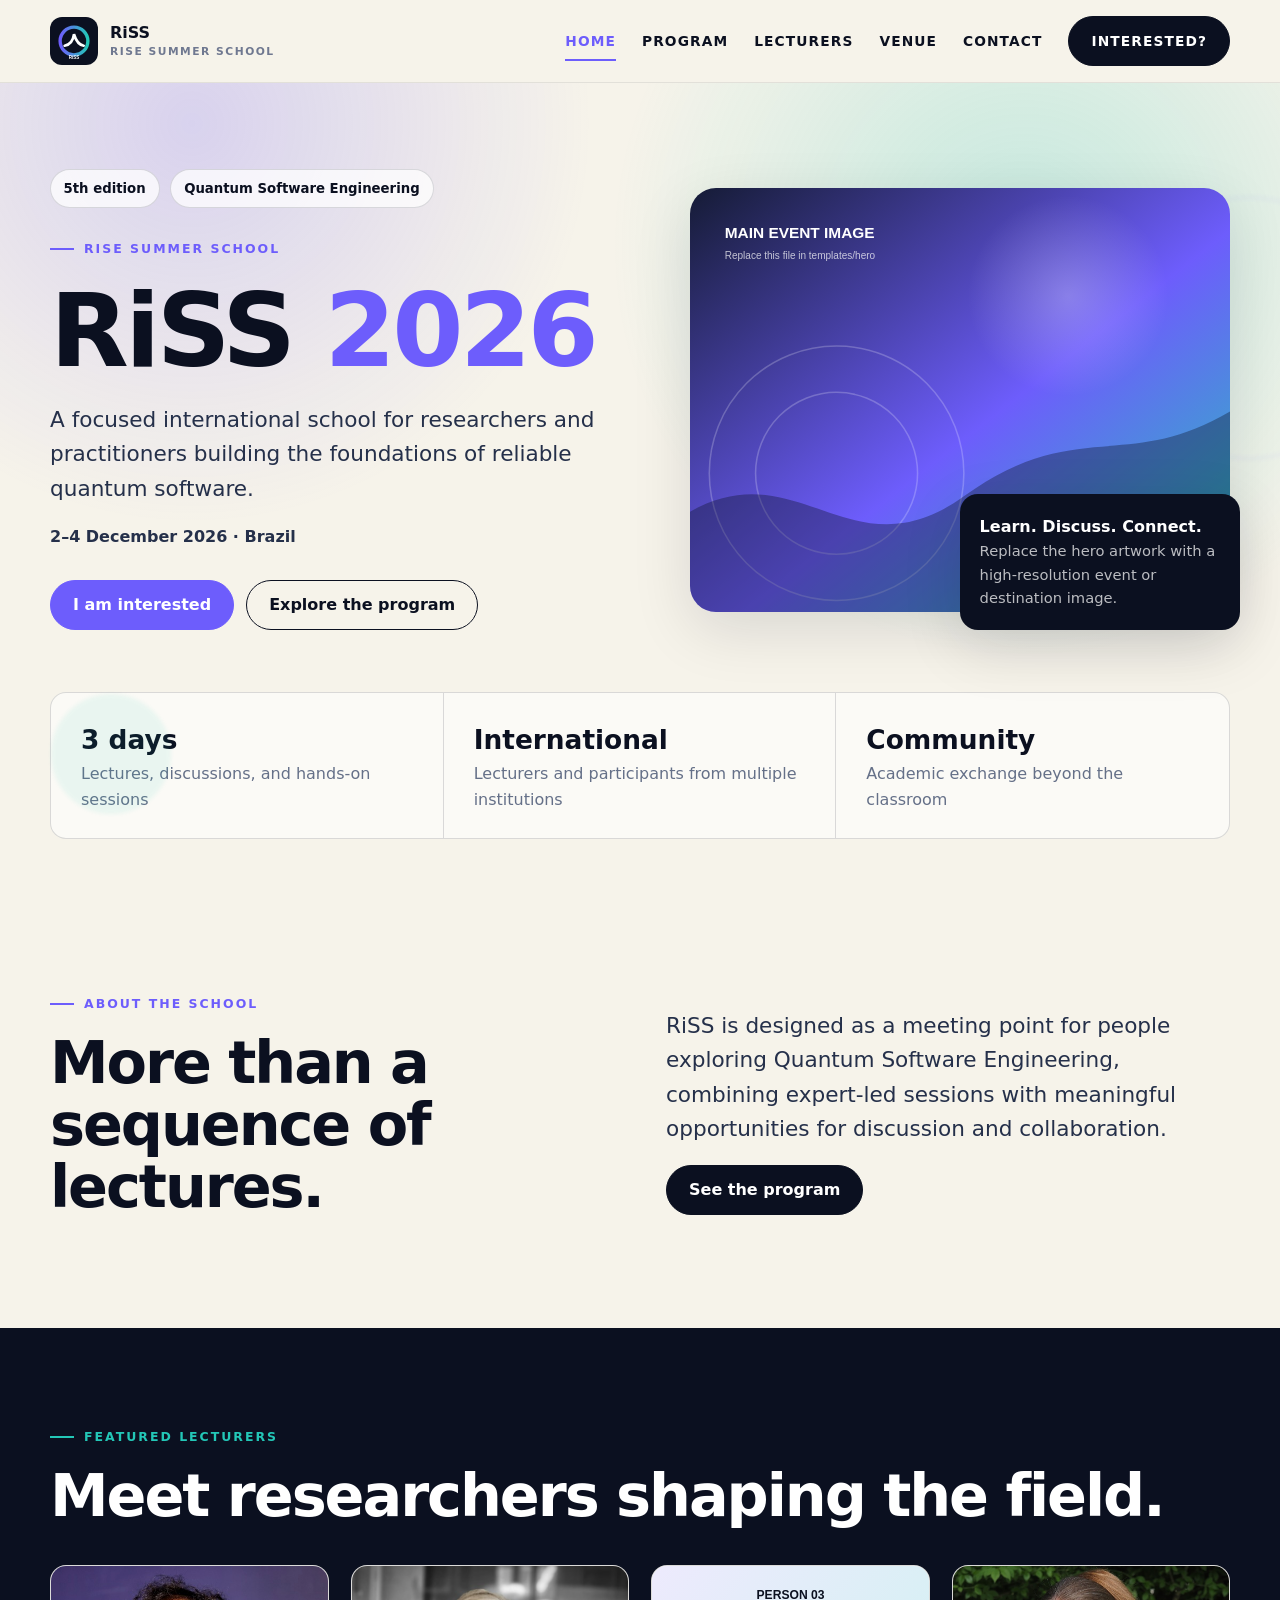
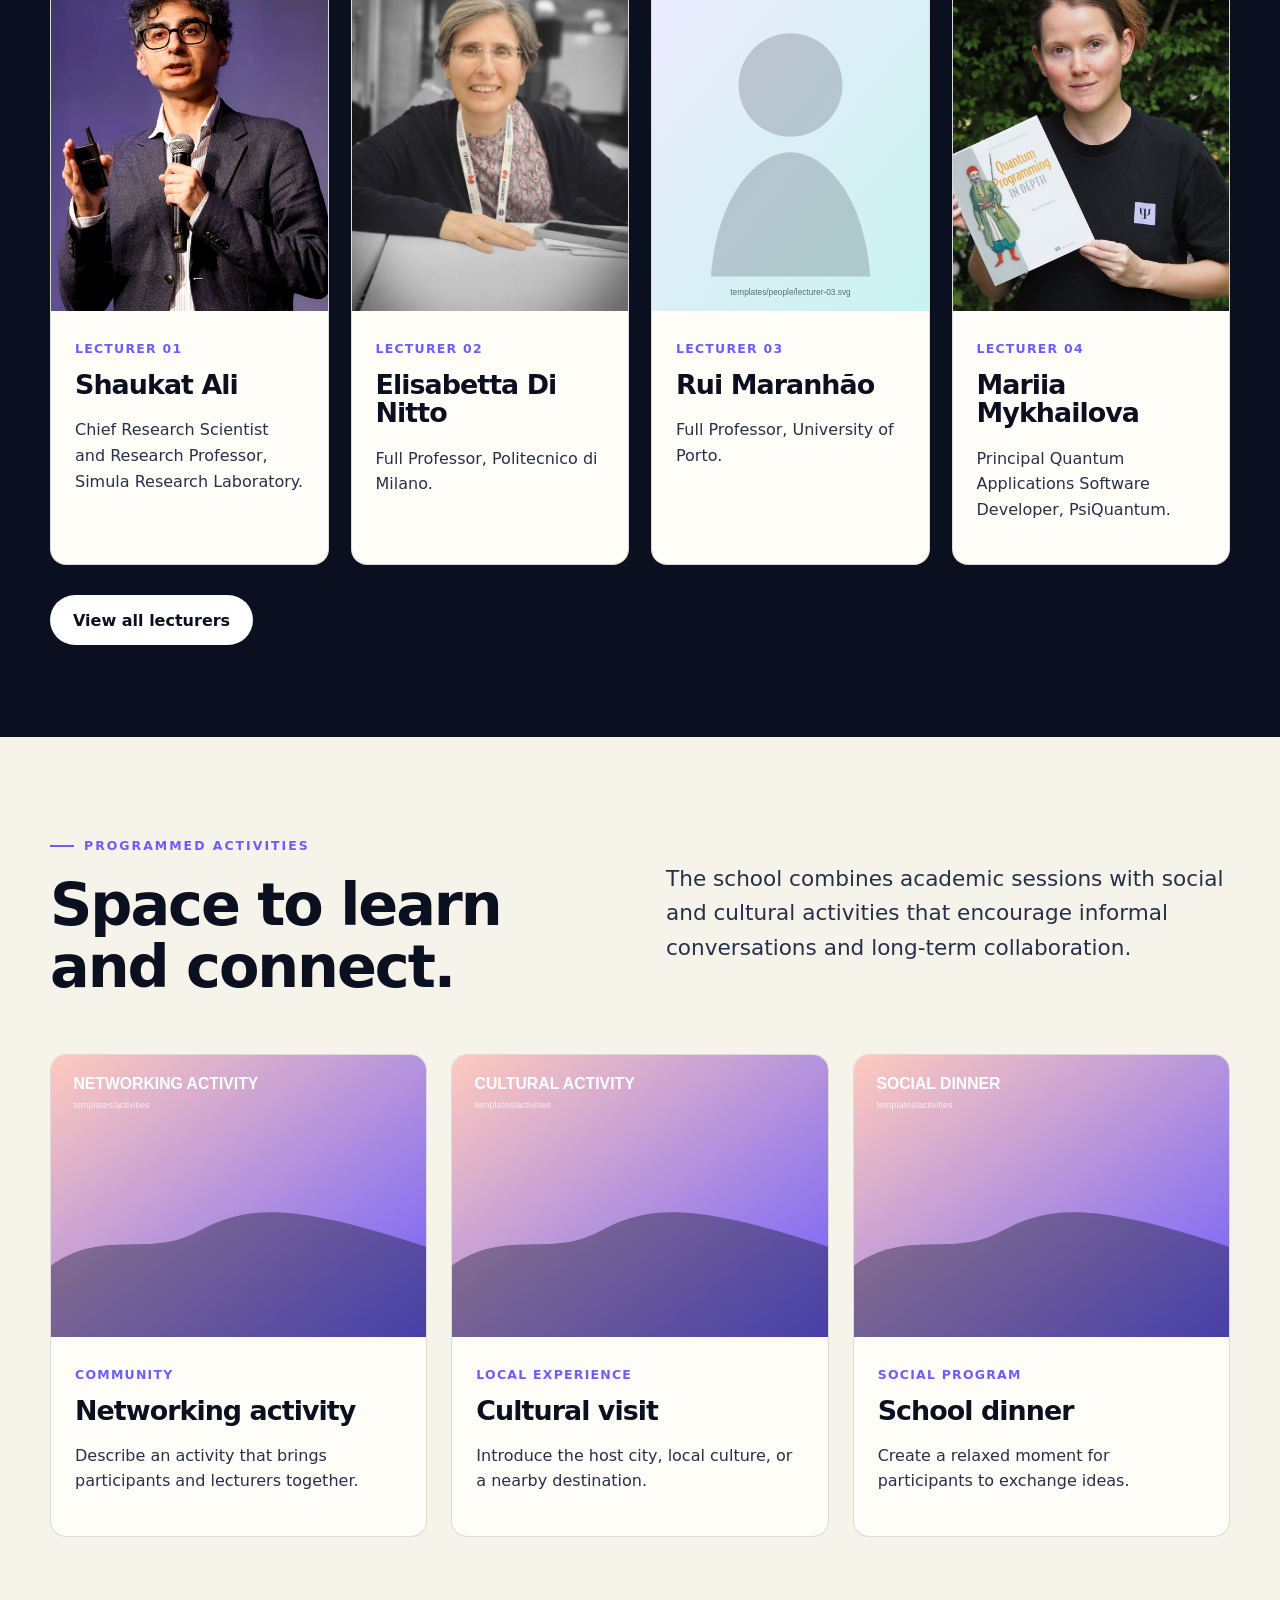
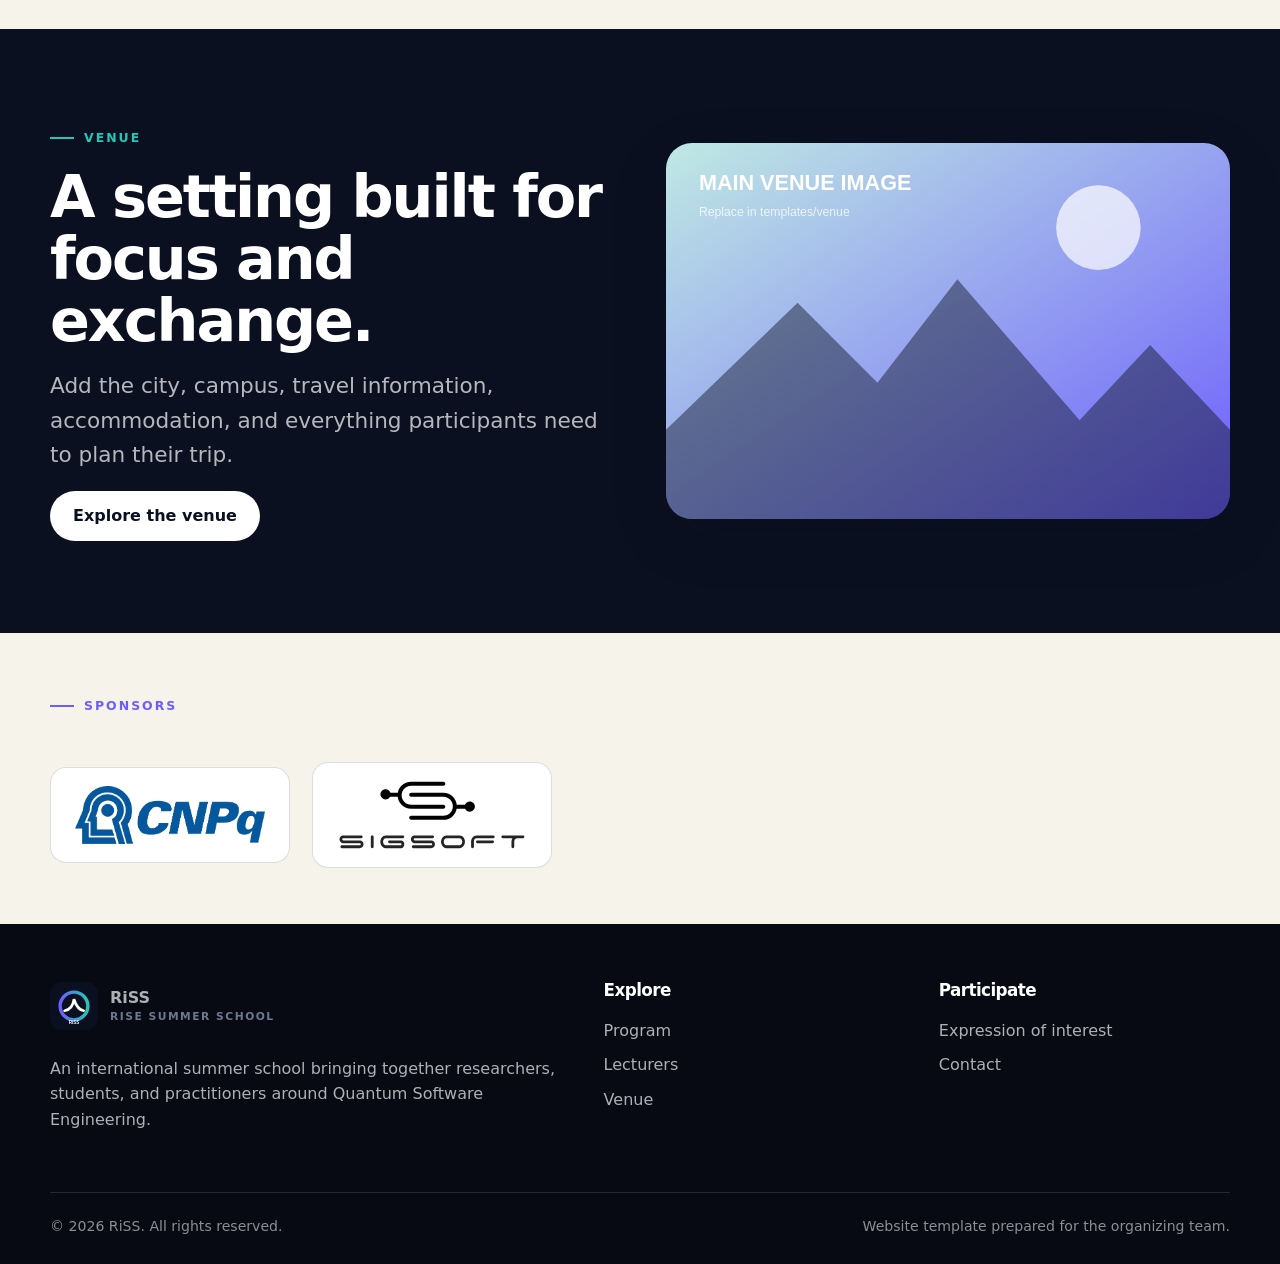
==== commit 27a3c821: "Add Rui Maranhão talk title, abstract, and lecturer feature" ====
--- a/index.html
+++ b/index.html
@@ -66,7 +66,7 @@
       <div class="grid-4" style="margin-top:38px">
         <article class="person-card"><img src="templates/people/shaukat-ali.jpg" alt="Shaukat Ali speaking at an event"><div class="card-body"><span class="card-tag">Lecturer 01</span><h3>Shaukat Ali</h3><p>Chief Research Scientist and Research Professor, Simula Research Laboratory.</p></div></article>
         <article class="person-card"><img src="templates/people/elisabetta-di-nitto.jpg" alt="Elisabetta Di Nitto"><div class="card-body"><span class="card-tag">Lecturer 02</span><h3>Elisabetta Di Nitto</h3><p>Full Professor, Politecnico di Milano.</p></div></article>
-        <article class="person-card person-card-pending"><img src="templates/people/lecturer-03.svg" alt=""><div class="card-body"><span class="card-tag">Lecturer 03</span><h3>Rui Maranhão</h3><p>Profile, lecture title, and abstract coming soon.</p></div></article>
+        <article class="person-card"><img src="templates/people/lecturer-03.svg" alt="Rui Maranhão"><div class="card-body"><span class="card-tag">Lecturer 03</span><h3>Rui Maranhão</h3><p>Full Professor, University of Porto.</p></div></article>
         <article class="person-card"><img src="templates/people/mariia-mykhailova.jpg" alt="Mariia Mykhailova"><div class="card-body"><span class="card-tag">Lecturer 04</span><h3>Mariia Mykhailova</h3><p>Principal Quantum Applications Software Developer, PsiQuantum.</p></div></article>
       </div>
       <div style="margin-top:30px"><a class="button button-light" href="lecturers.html">View all lecturers</a></div>
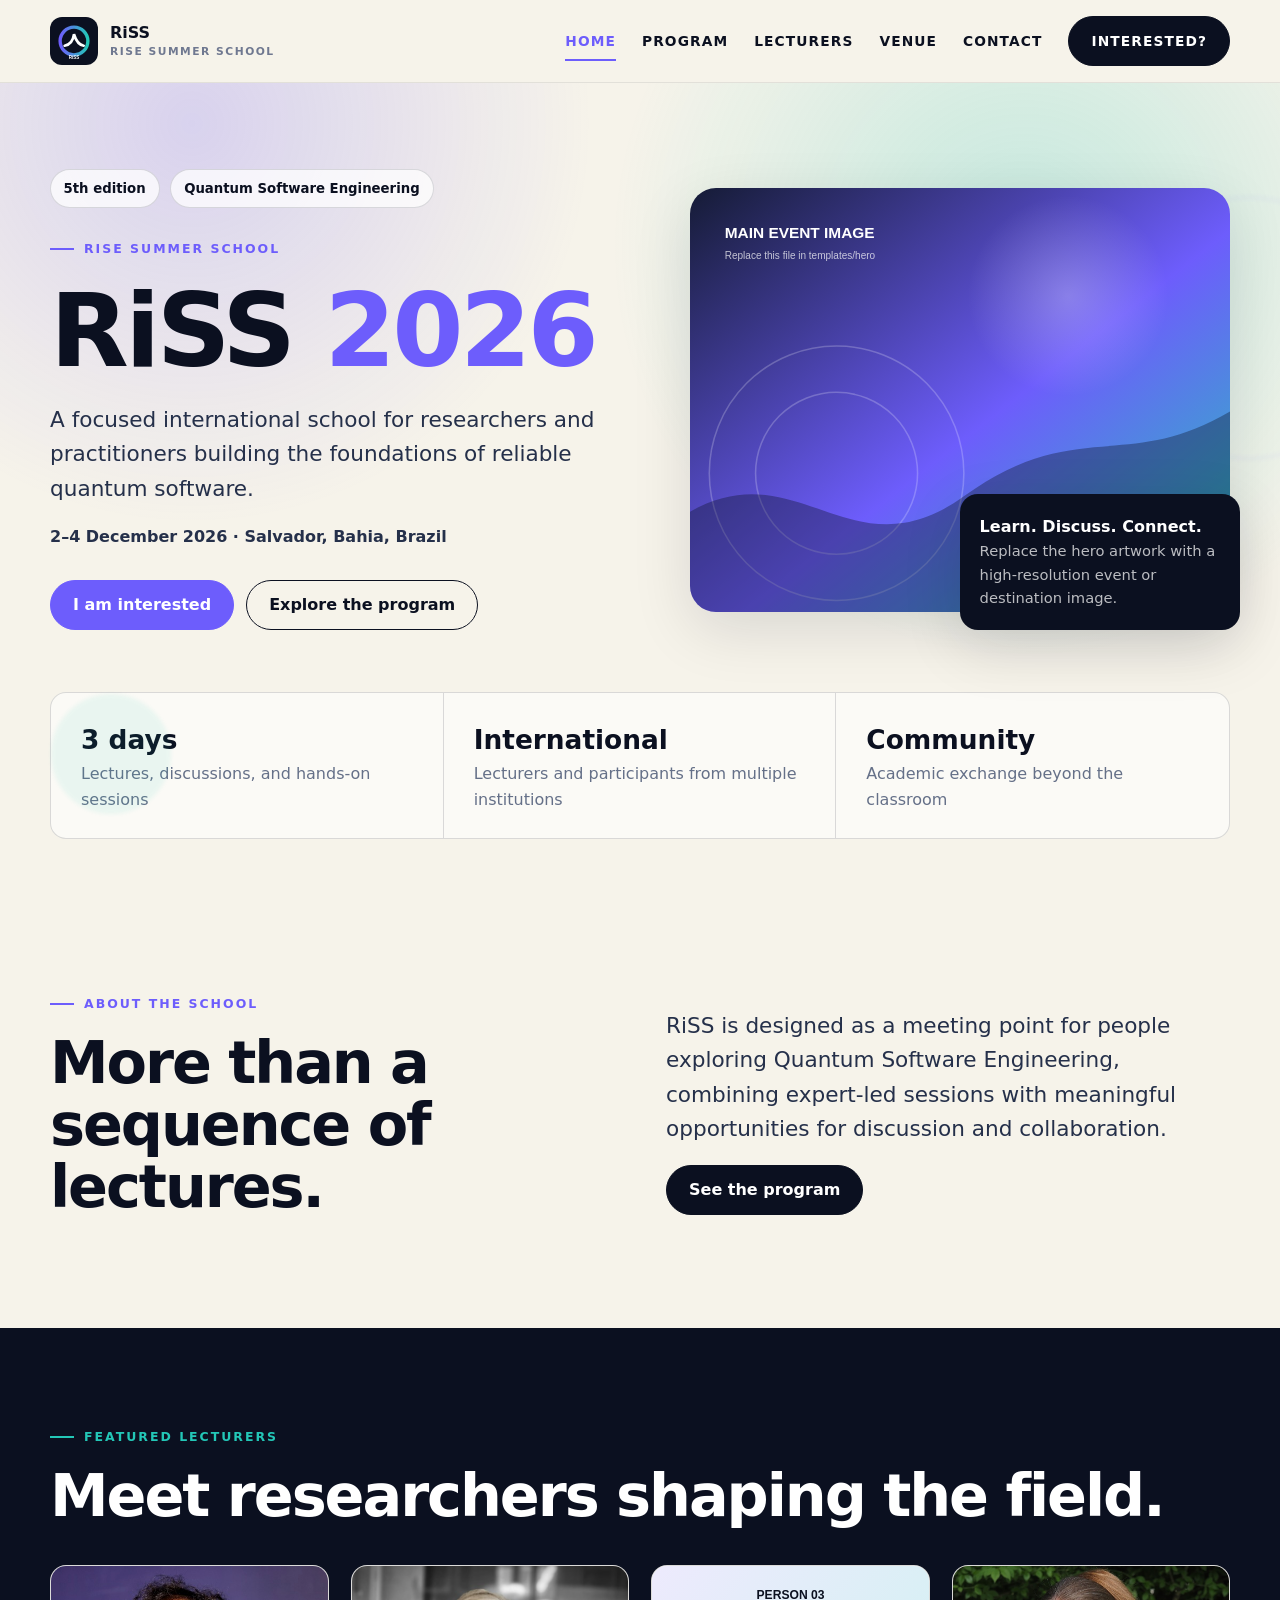
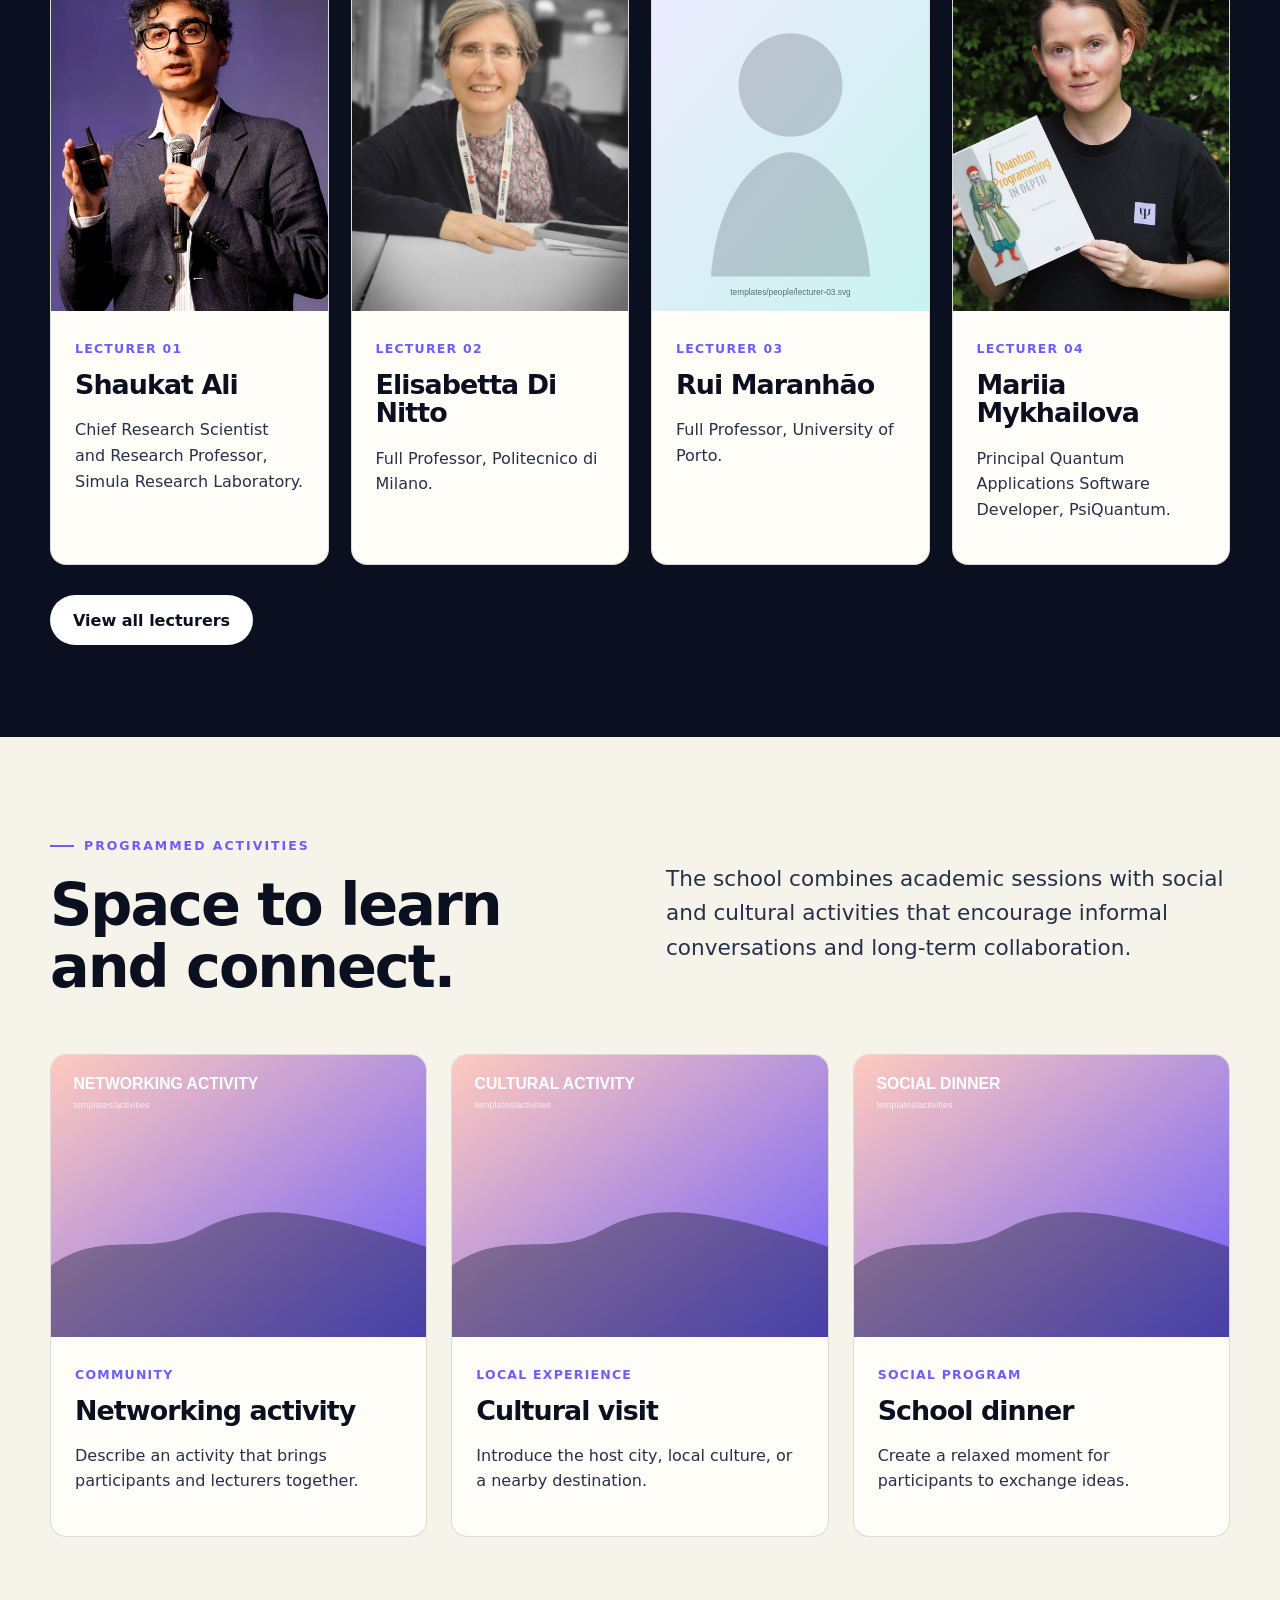
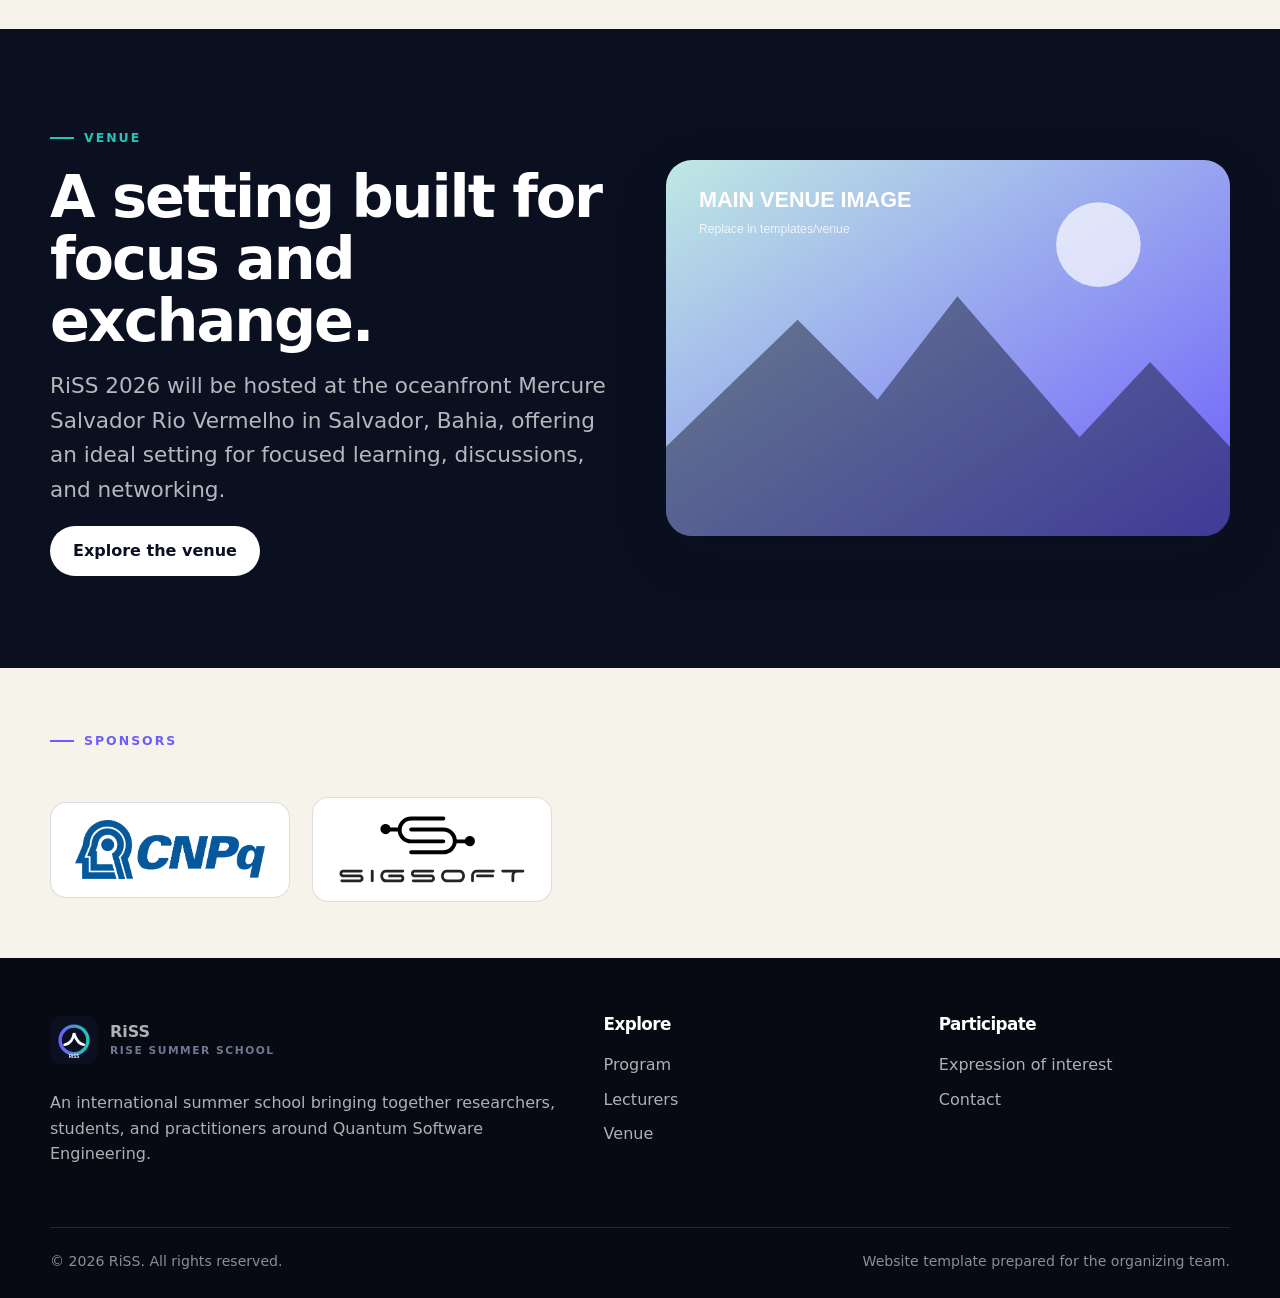
==== commit dfa345d4: "Update venue and location to Mercure Salvador Rio Vermelho" ====
--- a/index.html
+++ b/index.html
@@ -37,7 +37,7 @@
           <p class="eyebrow">RiSE Summer School</p>
           <h1>RiSS <span>2026</span></h1>
           <p class="lead">A focused international school for researchers and practitioners building the foundations of reliable quantum software.</p>
-          <p><strong>2–4 December 2026 · Brazil</strong></p>
+          <p><strong>2–4 December 2026 · Salvador, Bahia, Brazil</strong></p>
           <div class="hero-actions"><a class="button button-accent" href="register.html">I am interested</a><a class="button button-ghost" href="program.html">Explore the program</a></div>
         </div>
         <div class="hero-art">
@@ -86,8 +86,8 @@
 
   <section class="section dark-section">
     <div class="container grid-2">
-      <div><p class="eyebrow">Venue</p><h2>A setting built for focus and exchange.</h2><p class="lead">Add the city, campus, travel information, accommodation, and everything participants need to plan their trip.</p><a class="button button-light" href="venue.html">Explore the venue</a></div>
-      <img class="feature-image" src="templates/venue/venue-main.svg" alt="Venue placeholder">
+      <div><p class="eyebrow">Venue</p><h2>A setting built for focus and exchange.</h2><p class="lead">RiSS 2026 will be hosted at the oceanfront Mercure Salvador Rio Vermelho in Salvador, Bahia, offering an ideal setting for focused learning, discussions, and networking.</p><a class="button button-light" href="venue.html">Explore the venue</a></div>
+      <img class="feature-image" src="templates/venue/venue-main.svg" alt="Mercure Salvador Rio Vermelho venue">
     </div>
   </section>
 
--- a/assets/css/styles.css
+++ b/assets/css/styles.css
@@ -182,6 +182,14 @@
 .session-icon { width: 46px; height: 46px; padding: 8px; border-radius: 14px; background: #edeafd; }
 .session h3 { margin-bottom: 8px; }
 .session p { margin-bottom: 0; }
+.session a {
+  color: var(--accent);
+  text-decoration: underline;
+  text-underline-offset: 3px;
+}
+.session a:hover {
+  text-decoration: none;
+}
 
 .person-card { background: var(--paper-2); border: 1px solid var(--line); border-radius: var(--radius-sm); overflow: hidden; }
 .person-card img { aspect-ratio: 4/5; width: 100%; object-fit: cover; }
@@ -199,6 +207,7 @@
   border-radius: var(--radius);
   background: var(--paper-2);
   box-shadow: var(--shadow);
+  scroll-margin-top: 100px;
 }
 .lecturer-feature + .lecturer-feature {
   margin-top: 40px;
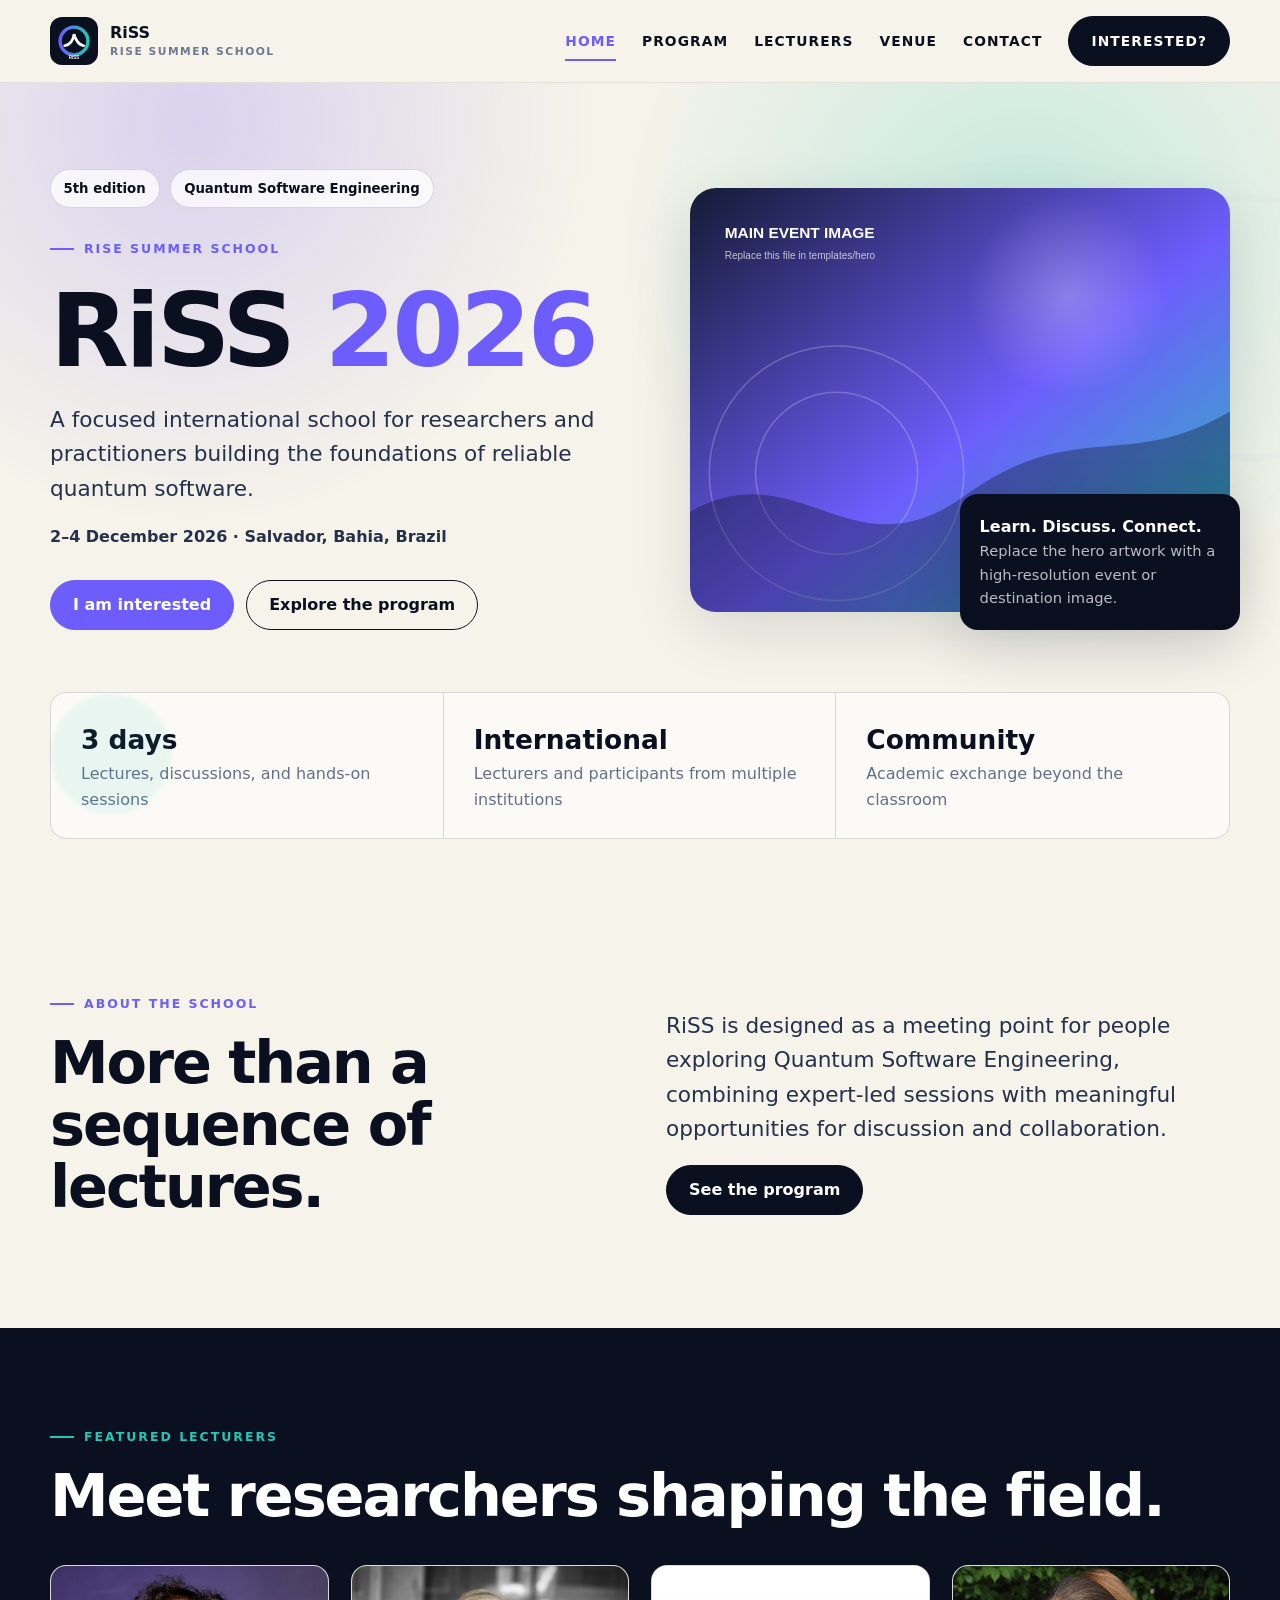
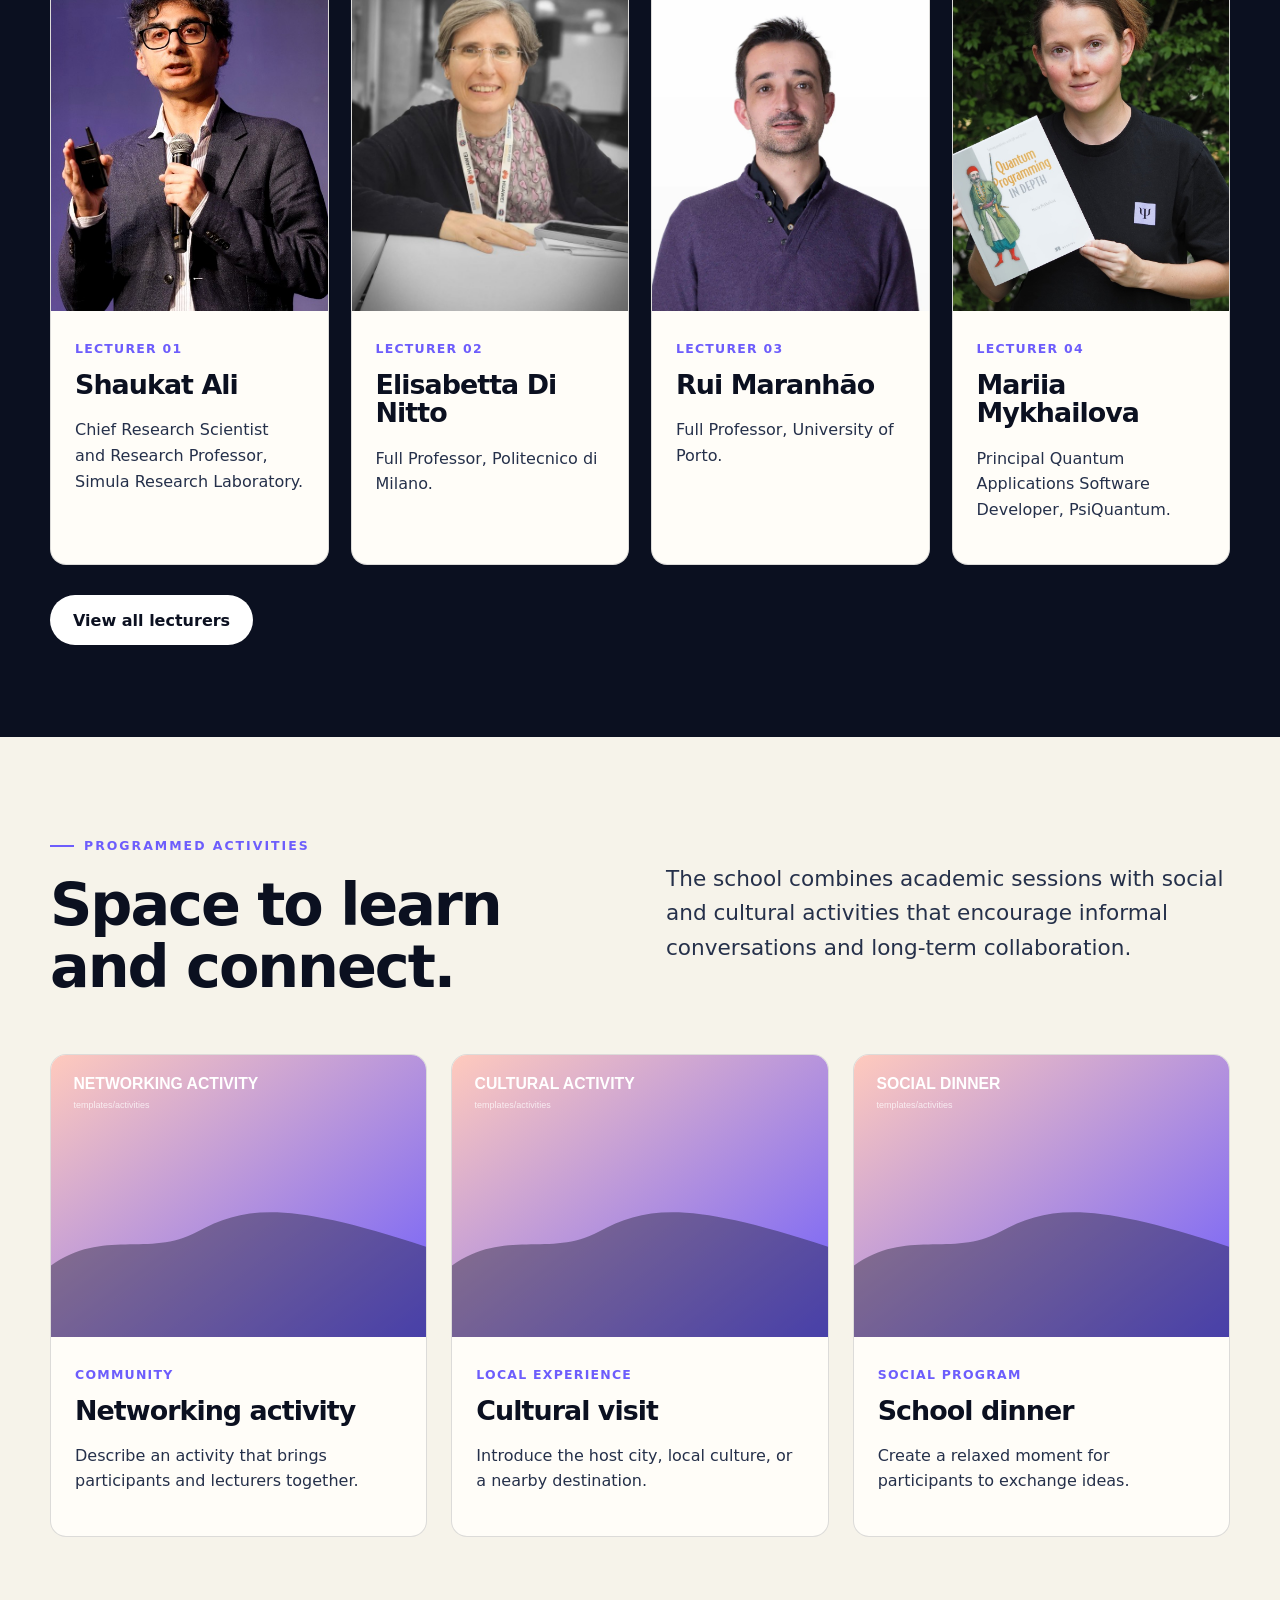
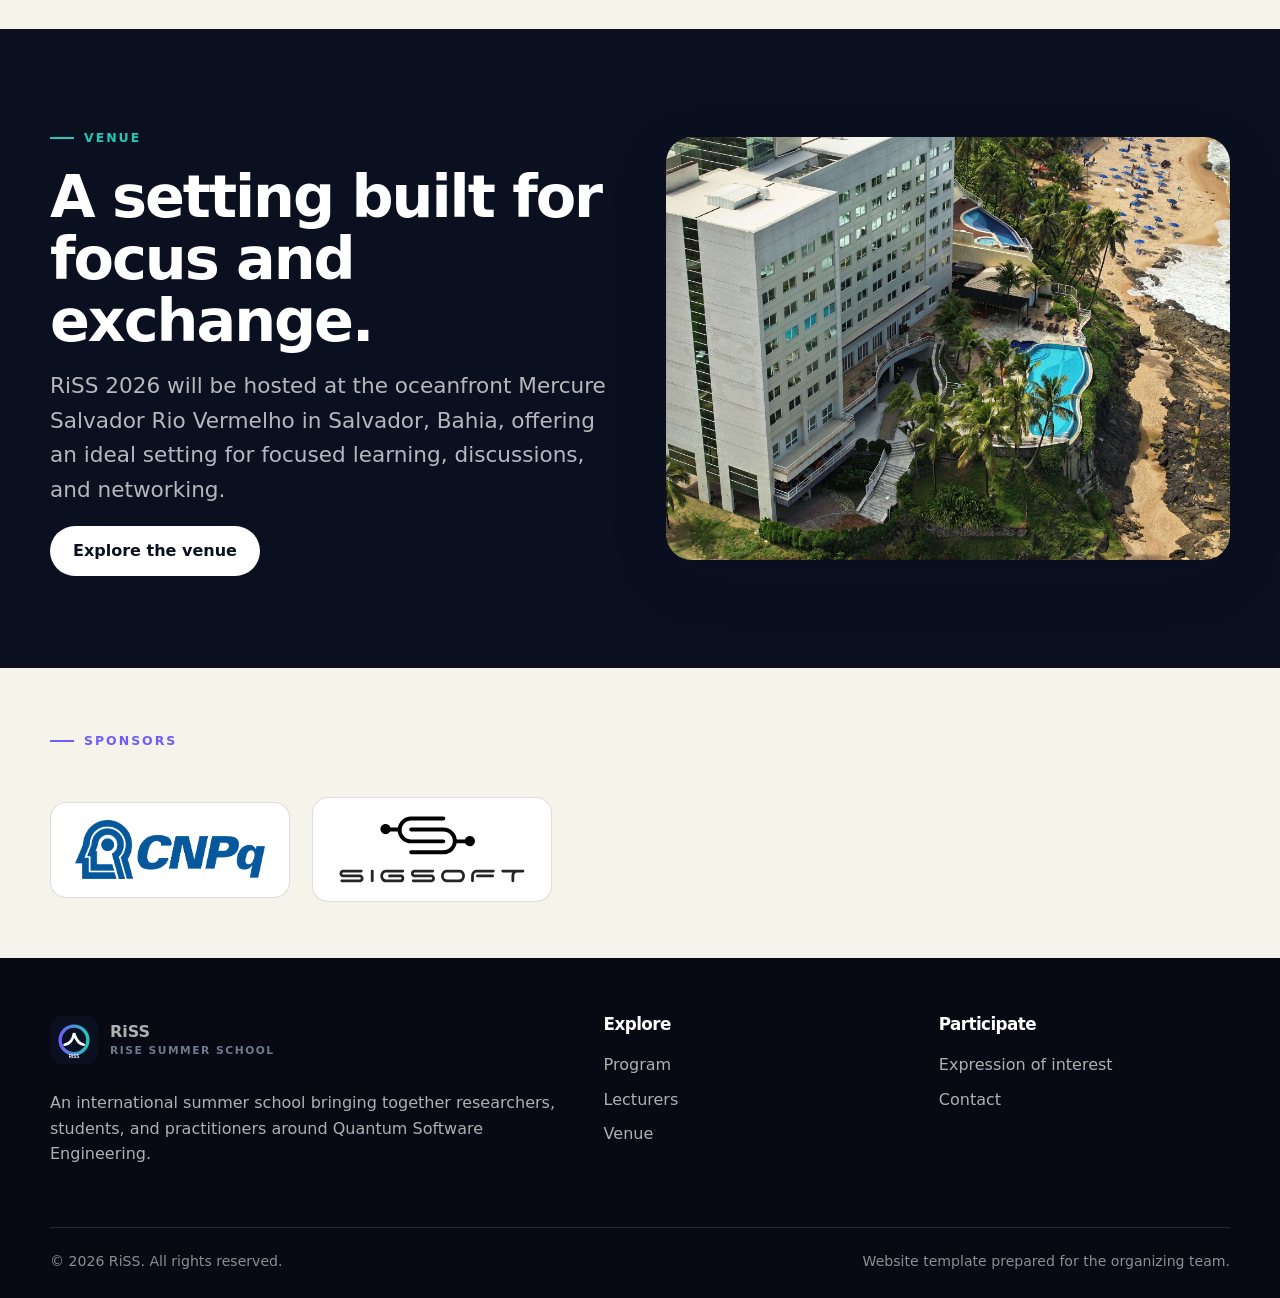
==== commit 17ed0a36: "Update Lecturer 03 and venue image paths on index.html" ====
--- a/index.html
+++ b/index.html
@@ -66,7 +66,7 @@
       <div class="grid-4" style="margin-top:38px">
         <article class="person-card"><img src="templates/people/shaukat-ali.jpg" alt="Shaukat Ali speaking at an event"><div class="card-body"><span class="card-tag">Lecturer 01</span><h3>Shaukat Ali</h3><p>Chief Research Scientist and Research Professor, Simula Research Laboratory.</p></div></article>
         <article class="person-card"><img src="templates/people/elisabetta-di-nitto.jpg" alt="Elisabetta Di Nitto"><div class="card-body"><span class="card-tag">Lecturer 02</span><h3>Elisabetta Di Nitto</h3><p>Full Professor, Politecnico di Milano.</p></div></article>
-        <article class="person-card"><img src="templates/people/lecturer-03.svg" alt="Rui Maranhão"><div class="card-body"><span class="card-tag">Lecturer 03</span><h3>Rui Maranhão</h3><p>Full Professor, University of Porto.</p></div></article>
+        <article class="person-card"><img src="templates/people/rui-maranhao.jpeg" alt="Rui Maranhão"><div class="card-body"><span class="card-tag">Lecturer 03</span><h3>Rui Maranhão</h3><p>Full Professor, University of Porto.</p></div></article>
         <article class="person-card"><img src="templates/people/mariia-mykhailova.jpg" alt="Mariia Mykhailova"><div class="card-body"><span class="card-tag">Lecturer 04</span><h3>Mariia Mykhailova</h3><p>Principal Quantum Applications Software Developer, PsiQuantum.</p></div></article>
       </div>
       <div style="margin-top:30px"><a class="button button-light" href="lecturers.html">View all lecturers</a></div>
@@ -87,7 +87,7 @@
   <section class="section dark-section">
     <div class="container grid-2">
       <div><p class="eyebrow">Venue</p><h2>A setting built for focus and exchange.</h2><p class="lead">RiSS 2026 will be hosted at the oceanfront Mercure Salvador Rio Vermelho in Salvador, Bahia, offering an ideal setting for focused learning, discussions, and networking.</p><a class="button button-light" href="venue.html">Explore the venue</a></div>
-      <img class="feature-image" src="templates/venue/venue-main.svg" alt="Mercure Salvador Rio Vermelho venue">
+      <img class="feature-image" src="templates/venue/venue-main.jpg" alt="Mercure Salvador Rio Vermelho venue">
     </div>
   </section>
 
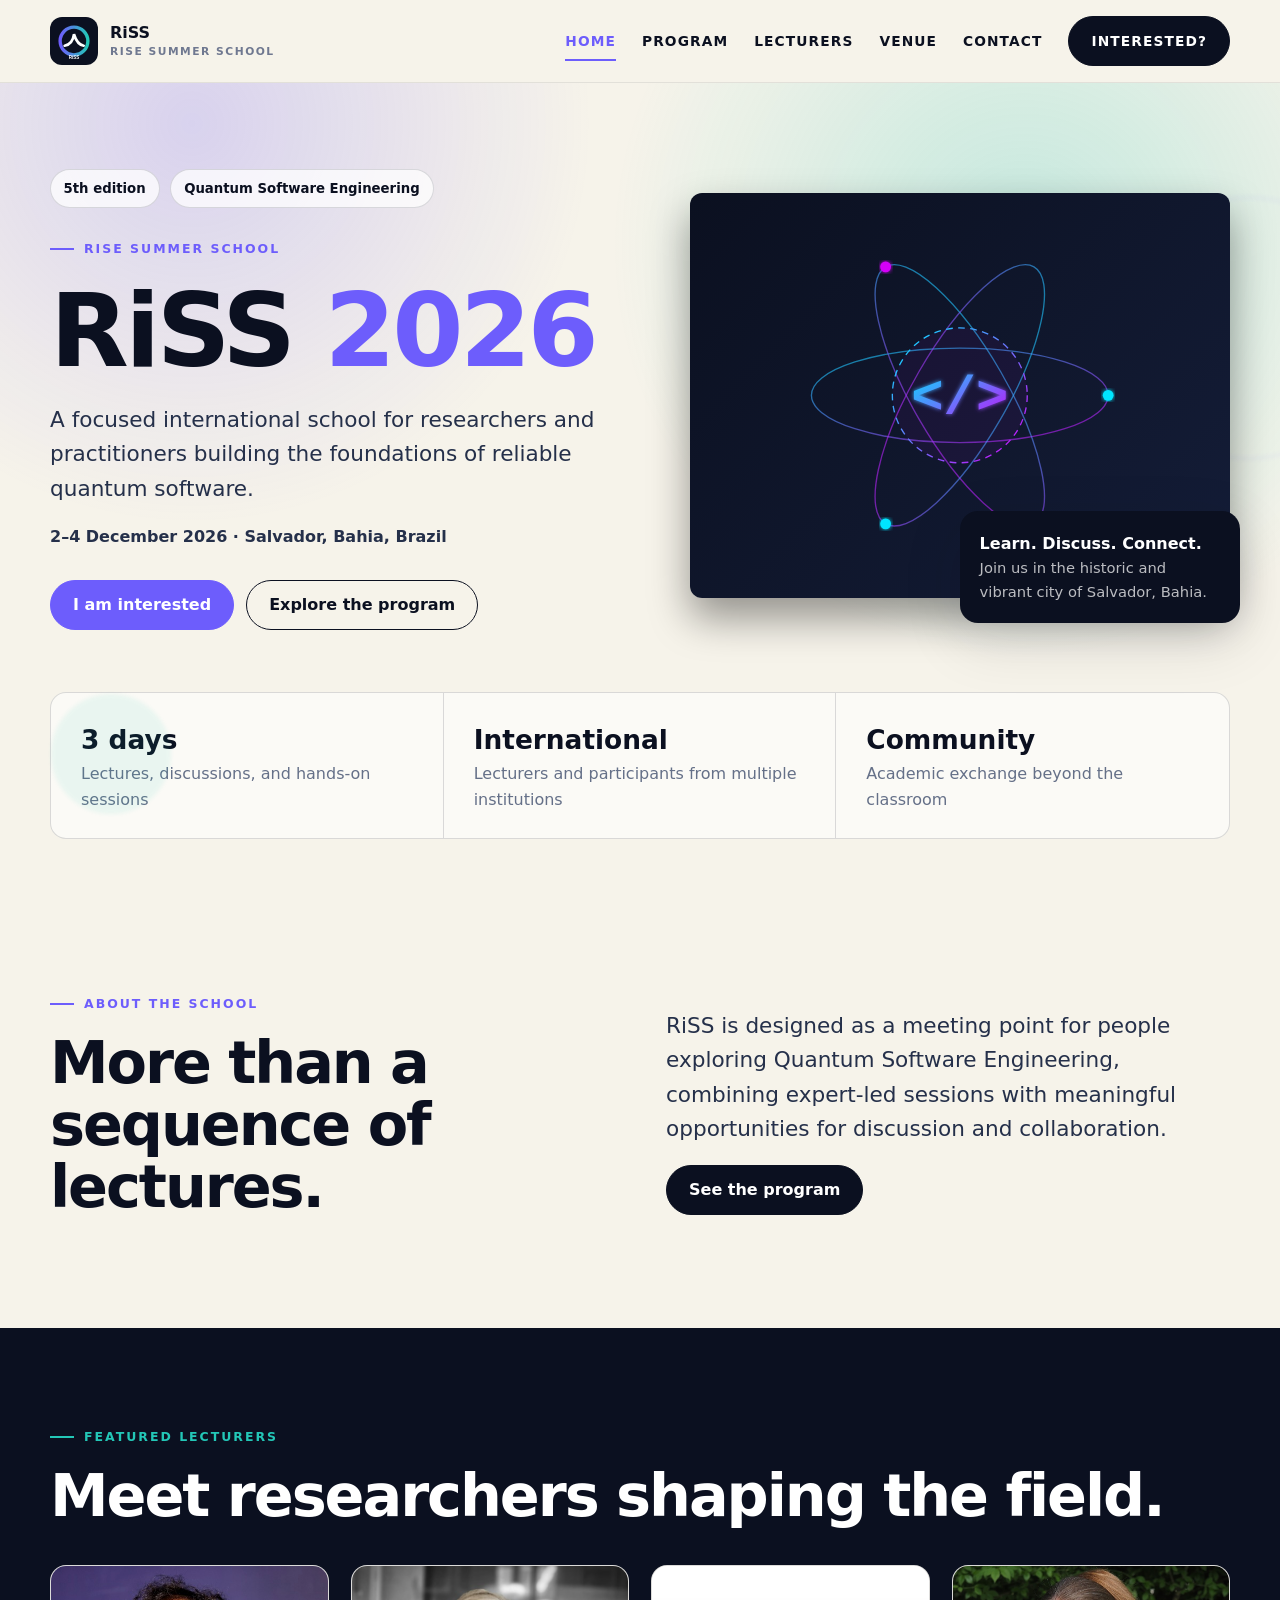
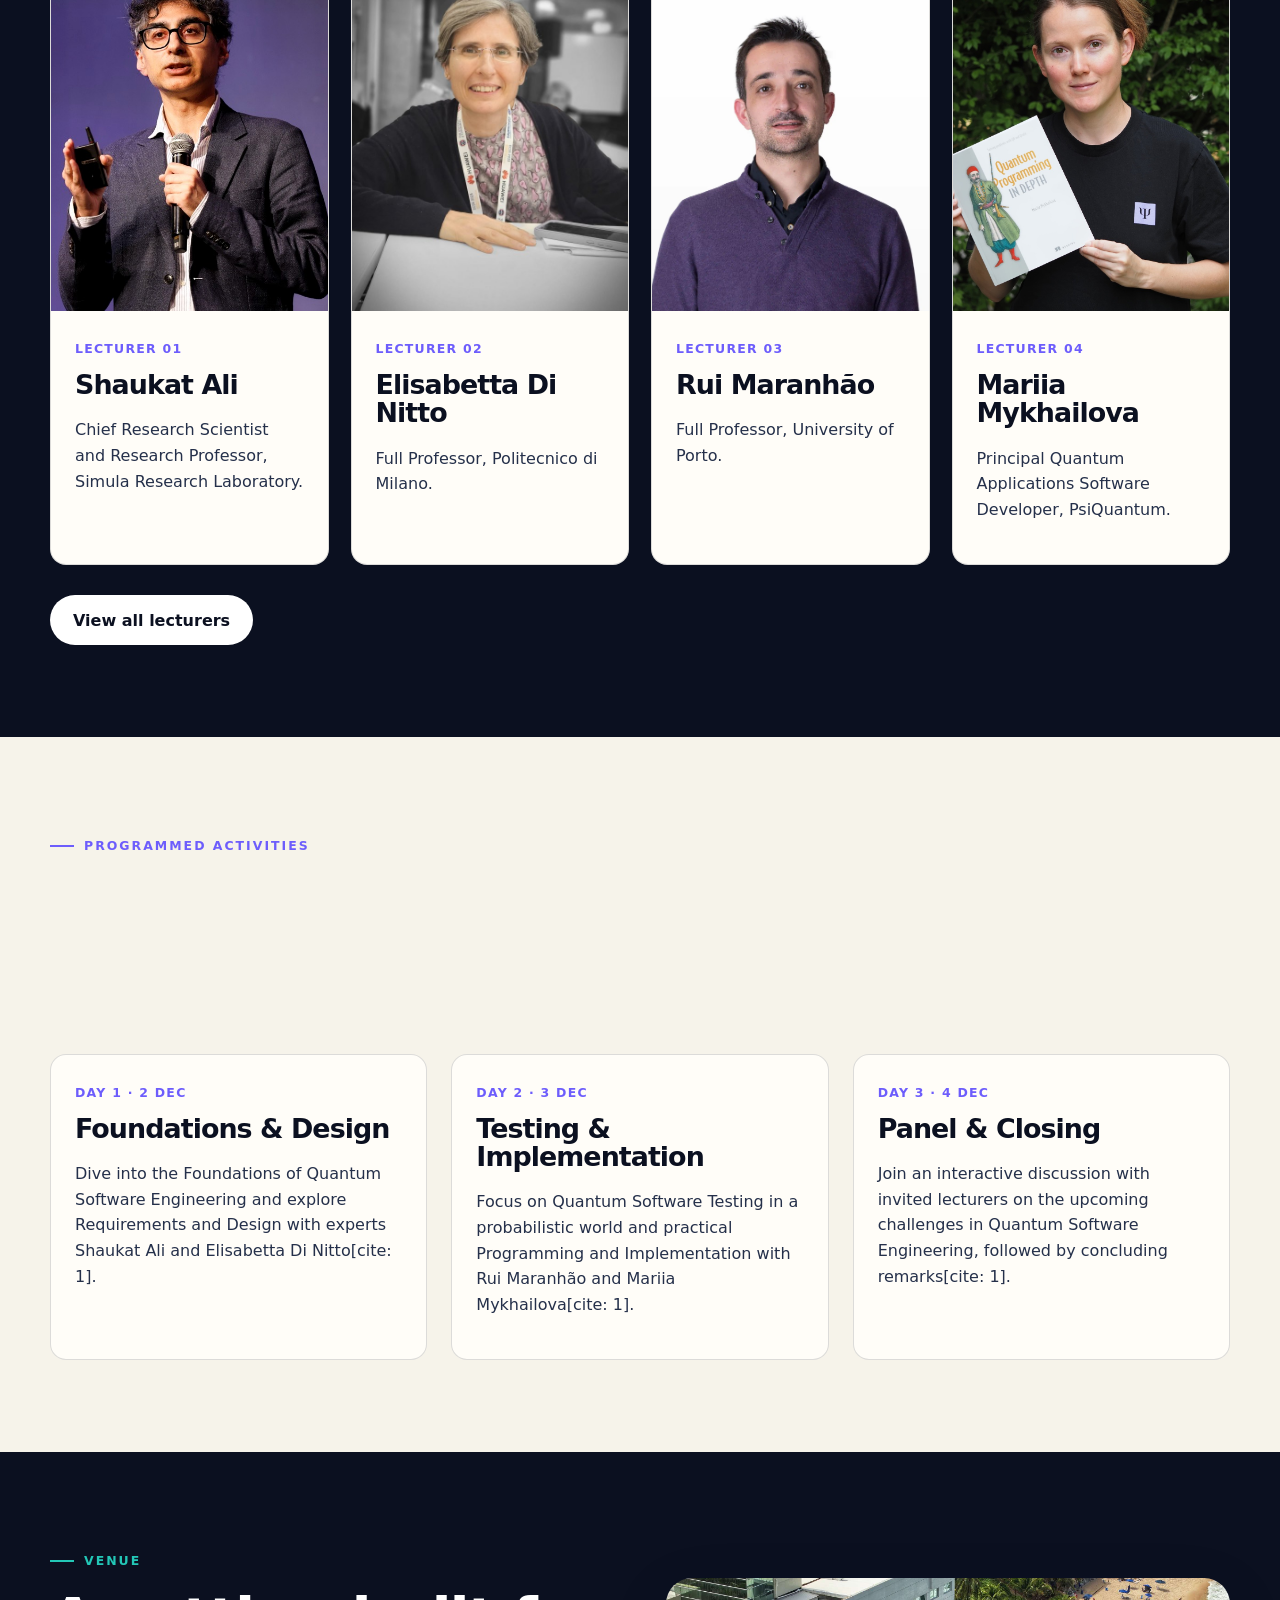
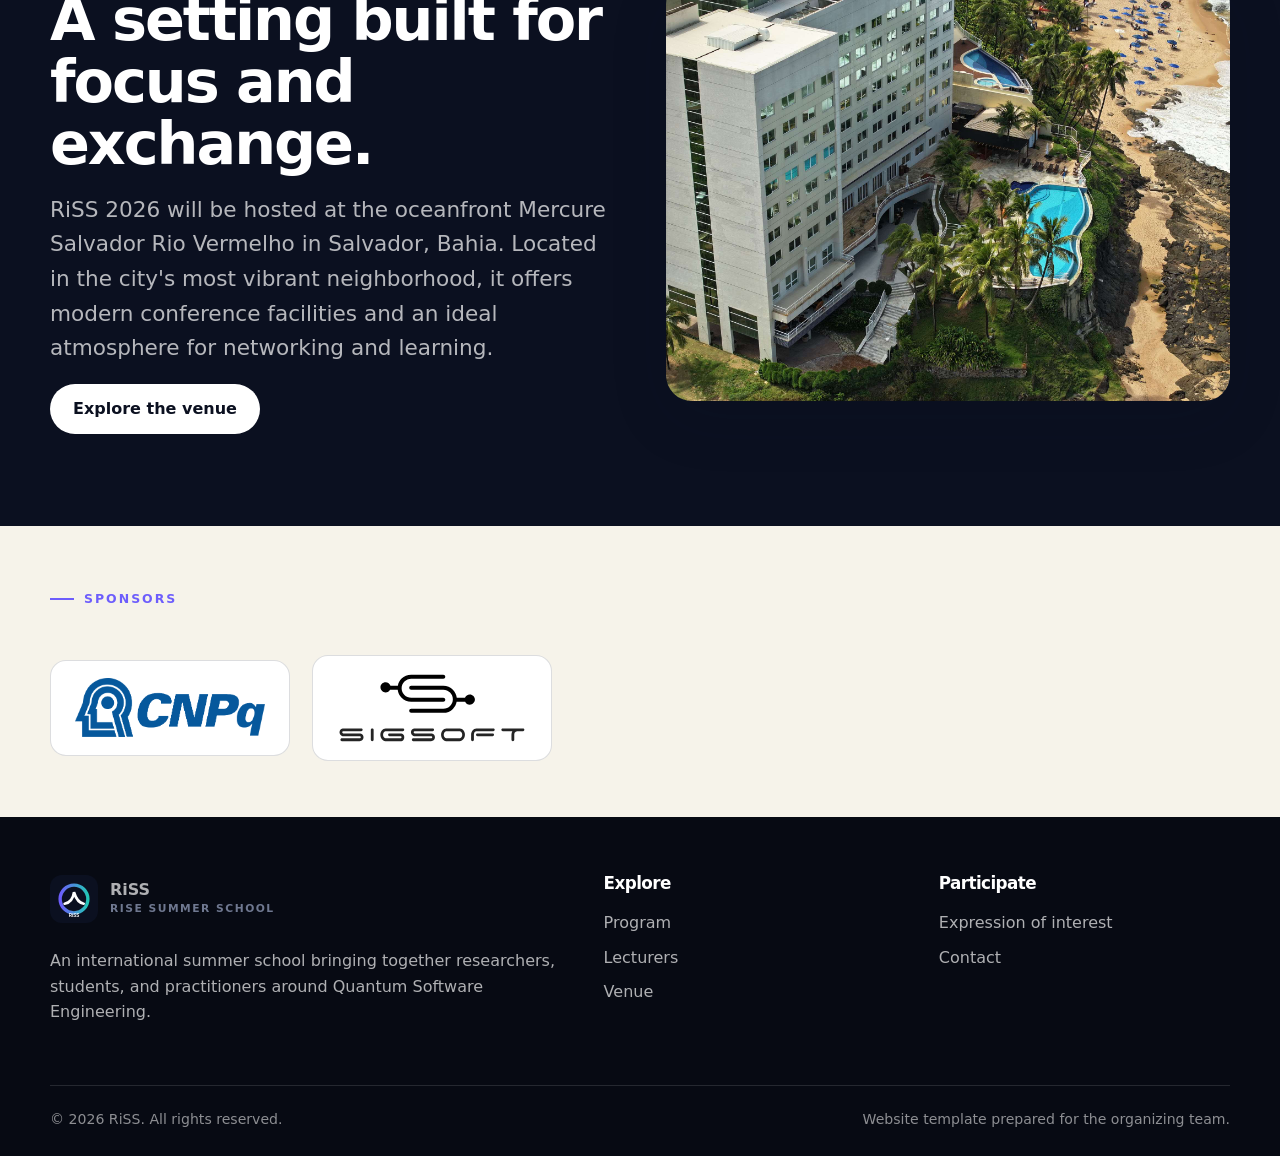
==== commit cf167438: "fix: update landing page" ====
--- a/index.html
+++ b/index.html
@@ -41,8 +41,36 @@
           <div class="hero-actions"><a class="button button-accent" href="register.html">I am interested</a><a class="button button-ghost" href="program.html">Explore the program</a></div>
         </div>
         <div class="hero-art">
-          <img src="templates/hero/hero-main.svg" alt="RiSS event atmosphere placeholder">
-          <div class="hero-card"><strong>Learn. Discuss. Connect.</strong><p>Replace the hero artwork with a high-resolution event or destination image.</p></div>
+          <svg viewBox="0 0 800 600" xmlns="http://www.w3.org/2000/svg" aria-label="RiSS Quantum Software Engineering Logo" style="width: 100%; height: 100%; object-fit: cover; border-radius: 12px; background: linear-gradient(135deg, #0b1020, #141d38); box-shadow: 0 20px 40px rgba(0,0,0,0.4);">
+            <defs>
+              <linearGradient id="quantGrad" x1="0%" y1="0%" x2="100%" y2="100%">
+                <stop offset="0%" stop-color="#00E5FF" />
+                <stop offset="100%" stop-color="#D500F9" />
+              </linearGradient>
+              <filter id="glow">
+                <feGaussianBlur stdDeviation="3" result="coloredBlur"/>
+                <feMerge>
+                  <feMergeNode in="coloredBlur"/>
+                  <feMergeNode in="SourceGraphic"/>
+                </feMerge>
+              </filter>
+            </defs>
+            <g transform="translate(400, 300)">
+              <!-- Qubit Orbits (Quantum) -->
+              <ellipse rx="220" ry="70" fill="none" stroke="url(#quantGrad)" stroke-width="2" opacity="0.6" transform="rotate(0)" />
+              <ellipse rx="220" ry="70" fill="none" stroke="url(#quantGrad)" stroke-width="2" opacity="0.6" transform="rotate(60)" />
+              <ellipse rx="220" ry="70" fill="none" stroke="url(#quantGrad)" stroke-width="2" opacity="0.6" transform="rotate(120)" />
+              <!-- Quantum States / Nodes -->
+              <circle cx="220" cy="0" r="8" fill="#00E5FF" filter="url(#glow)"/>
+              <circle cx="-110" cy="-190.5" r="8" fill="#D500F9" filter="url(#glow)"/>
+              <circle cx="-110" cy="190.5" r="8" fill="#00E5FF" filter="url(#glow)"/>
+              <!-- Inner Bloch Sphere -->
+              <circle r="100" fill="rgba(213, 0, 249, 0.05)" stroke="url(#quantGrad)" stroke-width="2" stroke-dasharray="10 8" />
+              <!-- Brackets (Software Engineering) -->
+              <text x="0" y="26" font-family="monospace" font-size="80" font-weight="bold" fill="url(#quantGrad)" text-anchor="middle" filter="url(#glow)">&lt;/&gt;</text>
+            </g>
+          </svg>
+          <div class="hero-card"><strong>Learn. Discuss. Connect.</strong><p>Join us in the historic and vibrant city of Salvador, Bahia.</p></div>
         </div>
       </div>
       <div class="stat-strip" aria-label="Event highlights">
@@ -77,17 +105,40 @@
     <div class="container">
       <div class="grid-2"><div><p class="eyebrow">Programmed activities</p><h2>Space to learn and connect.</h2></div><p class="lead">The school combines academic sessions with social and cultural activities that encourage informal conversations and long-term collaboration.</p></div>
       <div class="grid-3" style="margin-top:38px">
-        <article class="card"><img src="templates/activities/activity-01.svg" alt="Networking activity placeholder"><div class="card-body"><span class="card-tag">Community</span><h3>Networking activity</h3><p>Describe an activity that brings participants and lecturers together.</p></div></article>
-        <article class="card"><img src="templates/activities/activity-02.svg" alt="Cultural activity placeholder"><div class="card-body"><span class="card-tag">Local experience</span><h3>Cultural visit</h3><p>Introduce the host city, local culture, or a nearby destination.</p></div></article>
-        <article class="card"><img src="templates/activities/activity-03.svg" alt="Social dinner placeholder"><div class="card-body"><span class="card-tag">Social program</span><h3>School dinner</h3><p>Create a relaxed moment for participants to exchange ideas.</p></div></article>
+        <article class="card">
+          <div class="card-body">
+            <span class="card-tag">Day 1 · 2 Dec</span>
+            <h3>Foundations &amp; Design</h3>
+            <p>Dive into the Foundations of Quantum Software Engineering and explore Requirements and Design with experts Shaukat Ali and Elisabetta Di Nitto[cite: 1].</p>
+          </div>
+        </article>
+        <article class="card">
+          <div class="card-body">
+            <span class="card-tag">Day 2 · 3 Dec</span>
+            <h3>Testing &amp; Implementation</h3>
+            <p>Focus on Quantum Software Testing in a probabilistic world and practical Programming and Implementation with Rui Maranhão and Mariia Mykhailova[cite: 1].</p>
+          </div>
+        </article>
+        <article class="card">
+          <div class="card-body">
+            <span class="card-tag">Day 3 · 4 Dec</span>
+            <h3>Panel &amp; Closing</h3>
+            <p>Join an interactive discussion with invited lecturers on the upcoming challenges in Quantum Software Engineering, followed by concluding remarks[cite: 1].</p>
+          </div>
+        </article>
       </div>
     </div>
   </section>
 
   <section class="section dark-section">
     <div class="container grid-2">
-      <div><p class="eyebrow">Venue</p><h2>A setting built for focus and exchange.</h2><p class="lead">RiSS 2026 will be hosted at the oceanfront Mercure Salvador Rio Vermelho in Salvador, Bahia, offering an ideal setting for focused learning, discussions, and networking.</p><a class="button button-light" href="venue.html">Explore the venue</a></div>
-      <img class="feature-image" src="templates/venue/venue-main.jpg" alt="Mercure Salvador Rio Vermelho venue">
+      <div>
+        <p class="eyebrow">Venue</p>
+        <h2>A setting built for focus and exchange.</h2>
+        <p class="lead">RiSS 2026 will be hosted at the oceanfront Mercure Salvador Rio Vermelho in Salvador, Bahia. Located in the city's most vibrant neighborhood, it offers modern conference facilities and an ideal atmosphere for networking and learning.</p>
+        <a class="button button-light" href="venue.html">Explore the venue</a>
+      </div>
+      <img class="feature-image" style="object-fit: cover;" src="templates/venue/venue-main.jpg" alt="Ocean view from a hotel in Salvador, Bahia">
     </div>
   </section>
 
@@ -124,4 +175,4 @@
 <script src="assets/js/site.js"></script>
 
 </body>
-</html>
+</html>
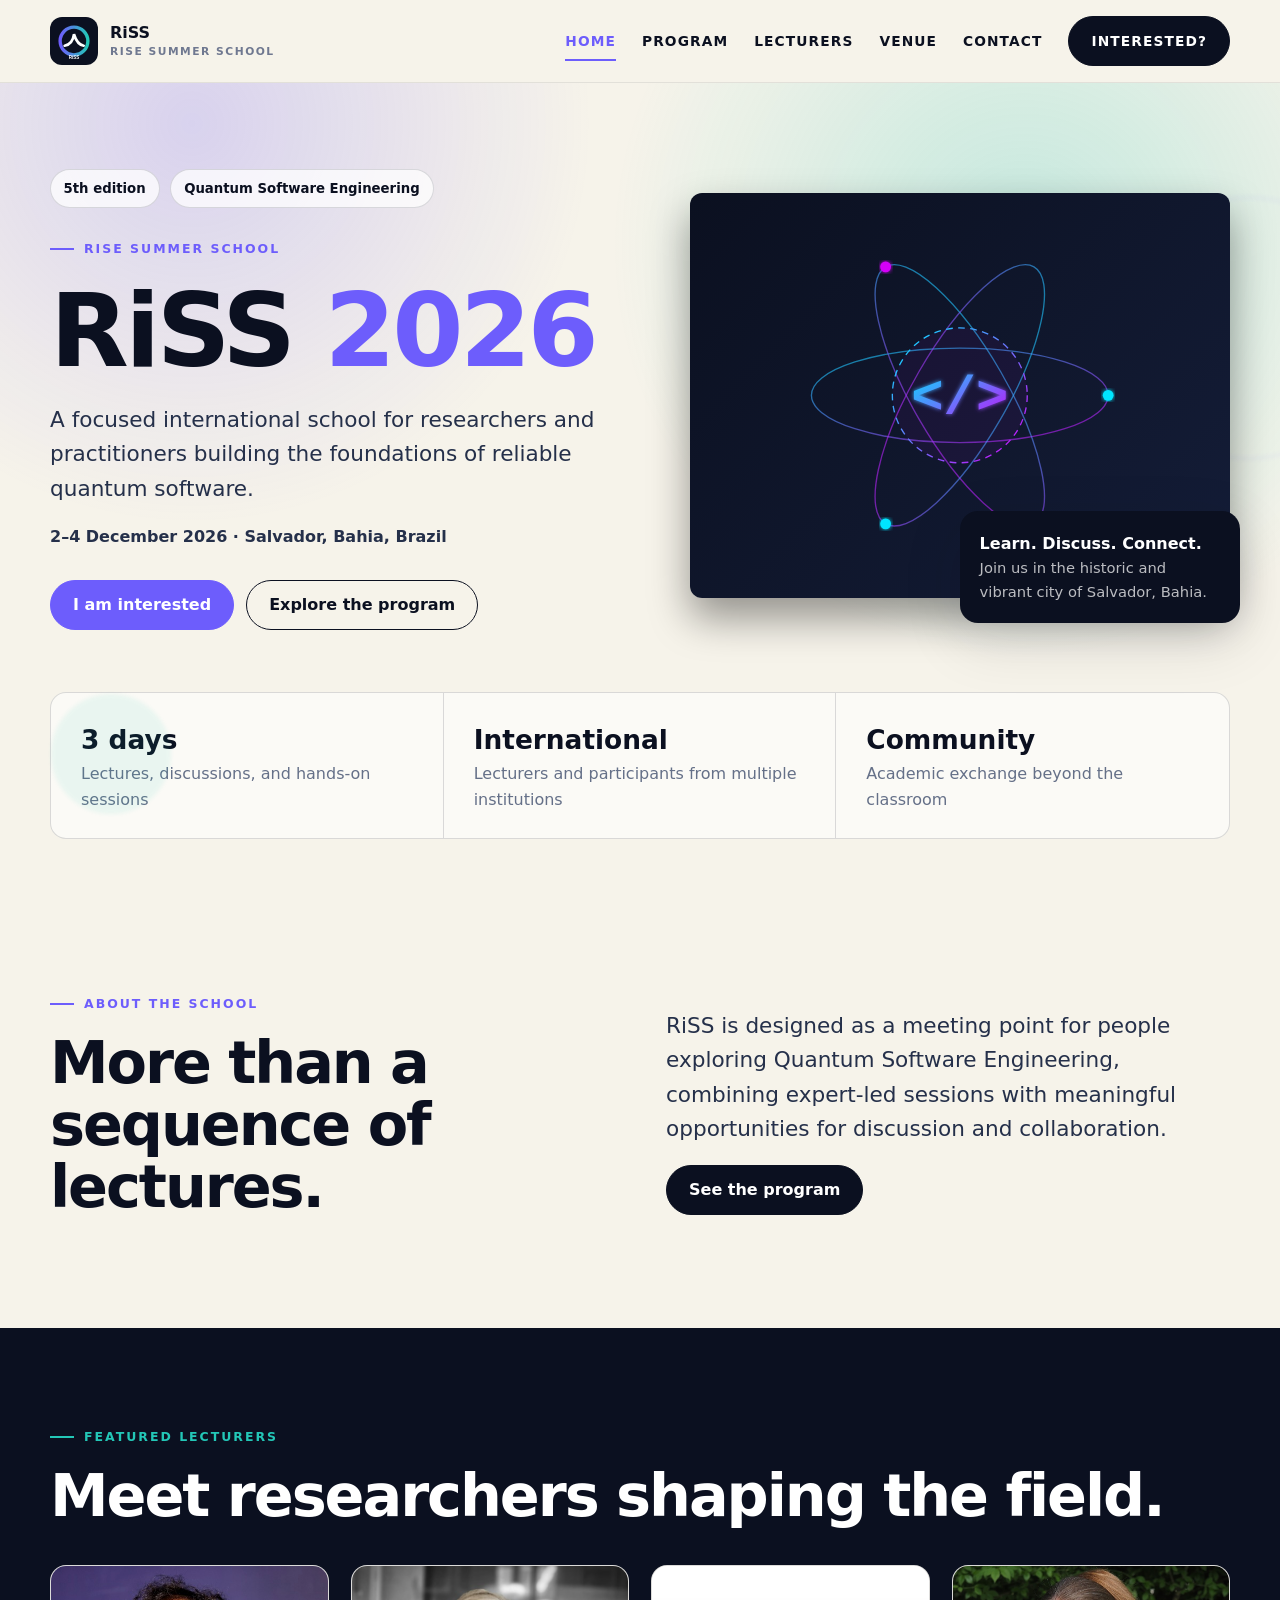
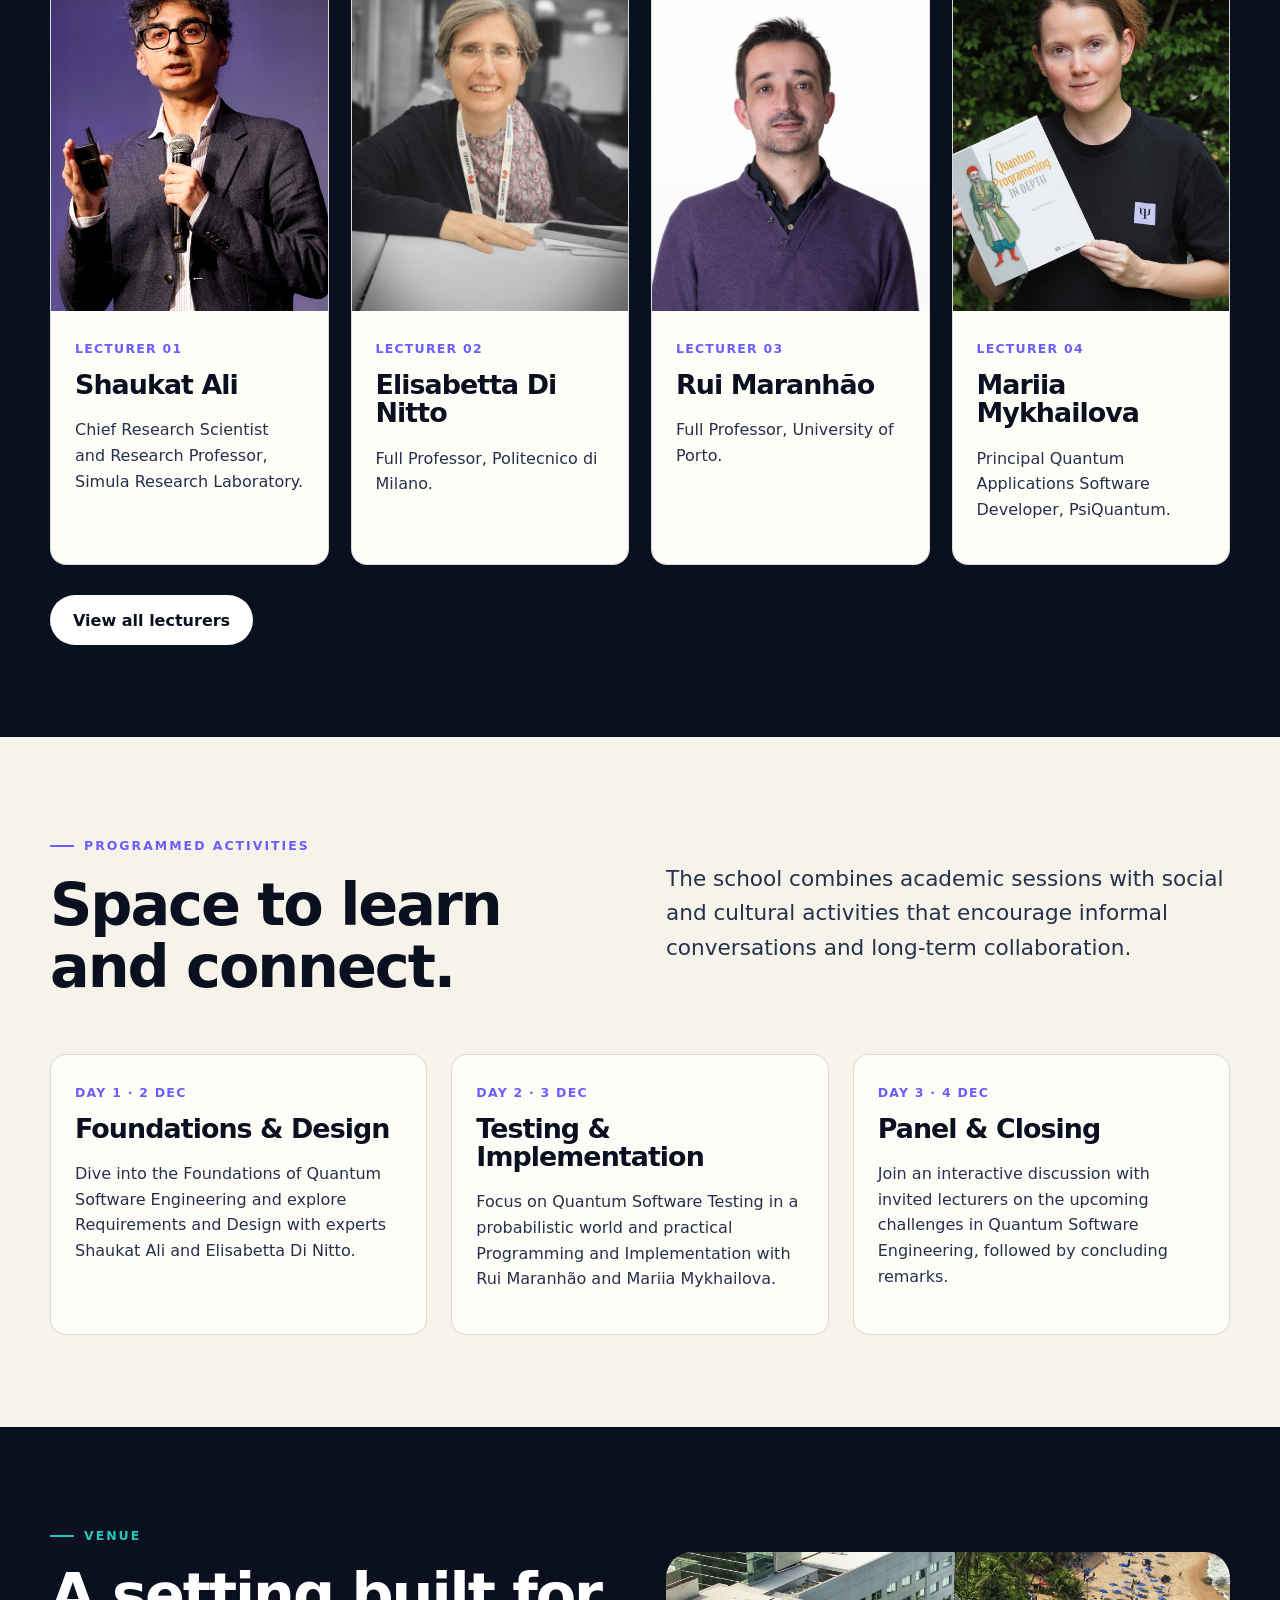
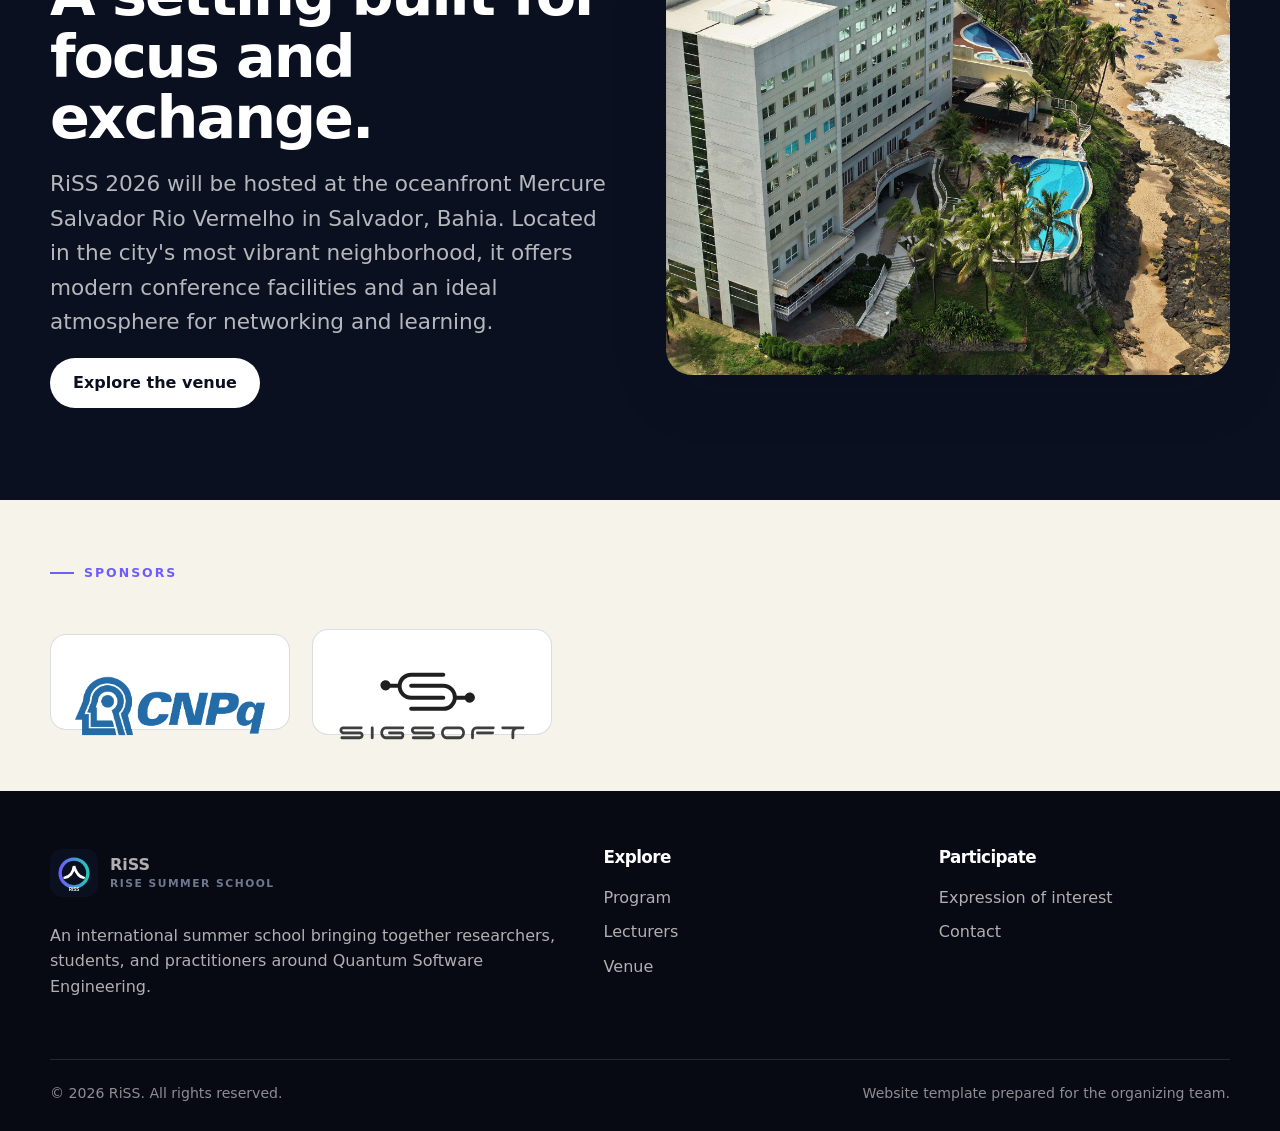
==== commit 55f5cc32: "fix: clean landing page" ====
--- a/index.html
+++ b/index.html
@@ -109,21 +109,21 @@
           <div class="card-body">
             <span class="card-tag">Day 1 · 2 Dec</span>
             <h3>Foundations &amp; Design</h3>
-            <p>Dive into the Foundations of Quantum Software Engineering and explore Requirements and Design with experts Shaukat Ali and Elisabetta Di Nitto[cite: 1].</p>
+            <p>Dive into the Foundations of Quantum Software Engineering and explore Requirements and Design with experts Shaukat Ali and Elisabetta Di Nitto.</p>
           </div>
         </article>
         <article class="card">
           <div class="card-body">
             <span class="card-tag">Day 2 · 3 Dec</span>
             <h3>Testing &amp; Implementation</h3>
-            <p>Focus on Quantum Software Testing in a probabilistic world and practical Programming and Implementation with Rui Maranhão and Mariia Mykhailova[cite: 1].</p>
+            <p>Focus on Quantum Software Testing in a probabilistic world and practical Programming and Implementation with Rui Maranhão and Mariia Mykhailova.</p>
           </div>
         </article>
         <article class="card">
           <div class="card-body">
             <span class="card-tag">Day 3 · 4 Dec</span>
             <h3>Panel &amp; Closing</h3>
-            <p>Join an interactive discussion with invited lecturers on the upcoming challenges in Quantum Software Engineering, followed by concluding remarks[cite: 1].</p>
+            <p>Join an interactive discussion with invited lecturers on the upcoming challenges in Quantum Software Engineering, followed by concluding remarks.</p>
           </div>
         </article>
       </div>
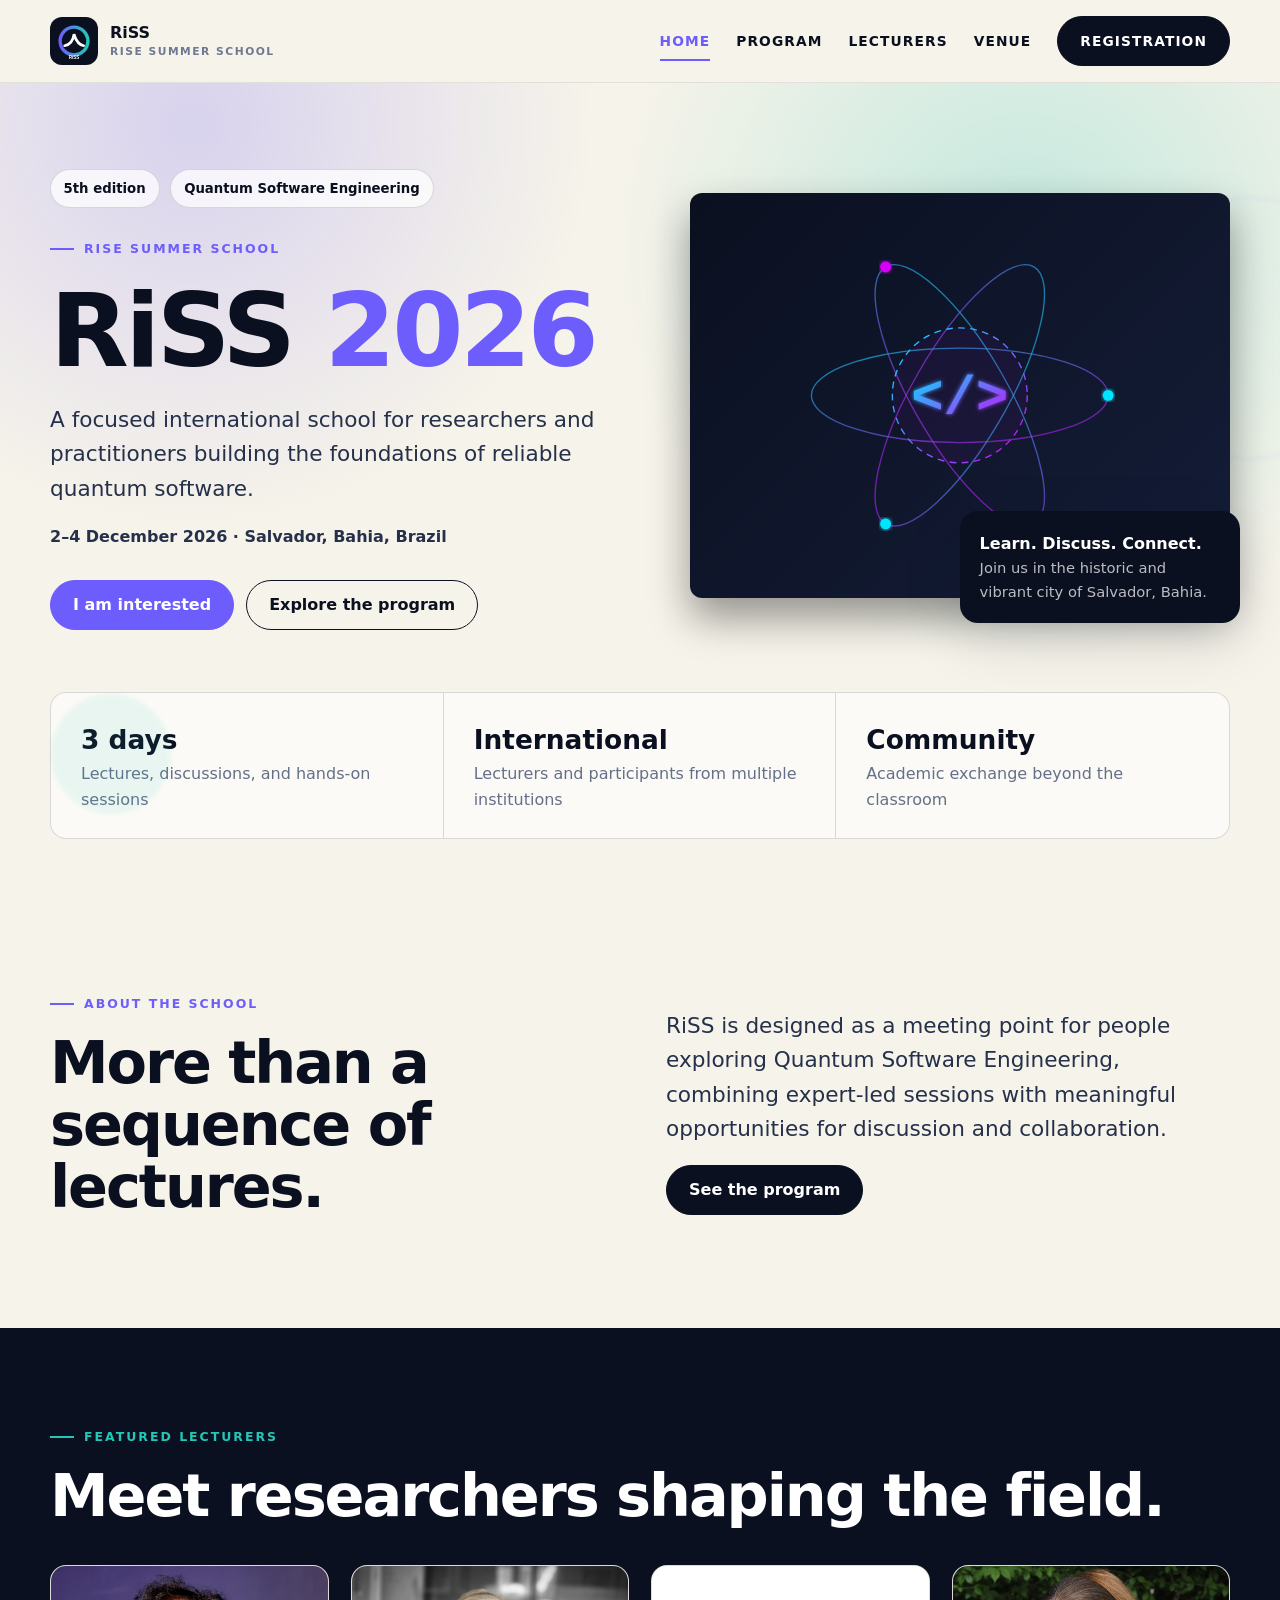
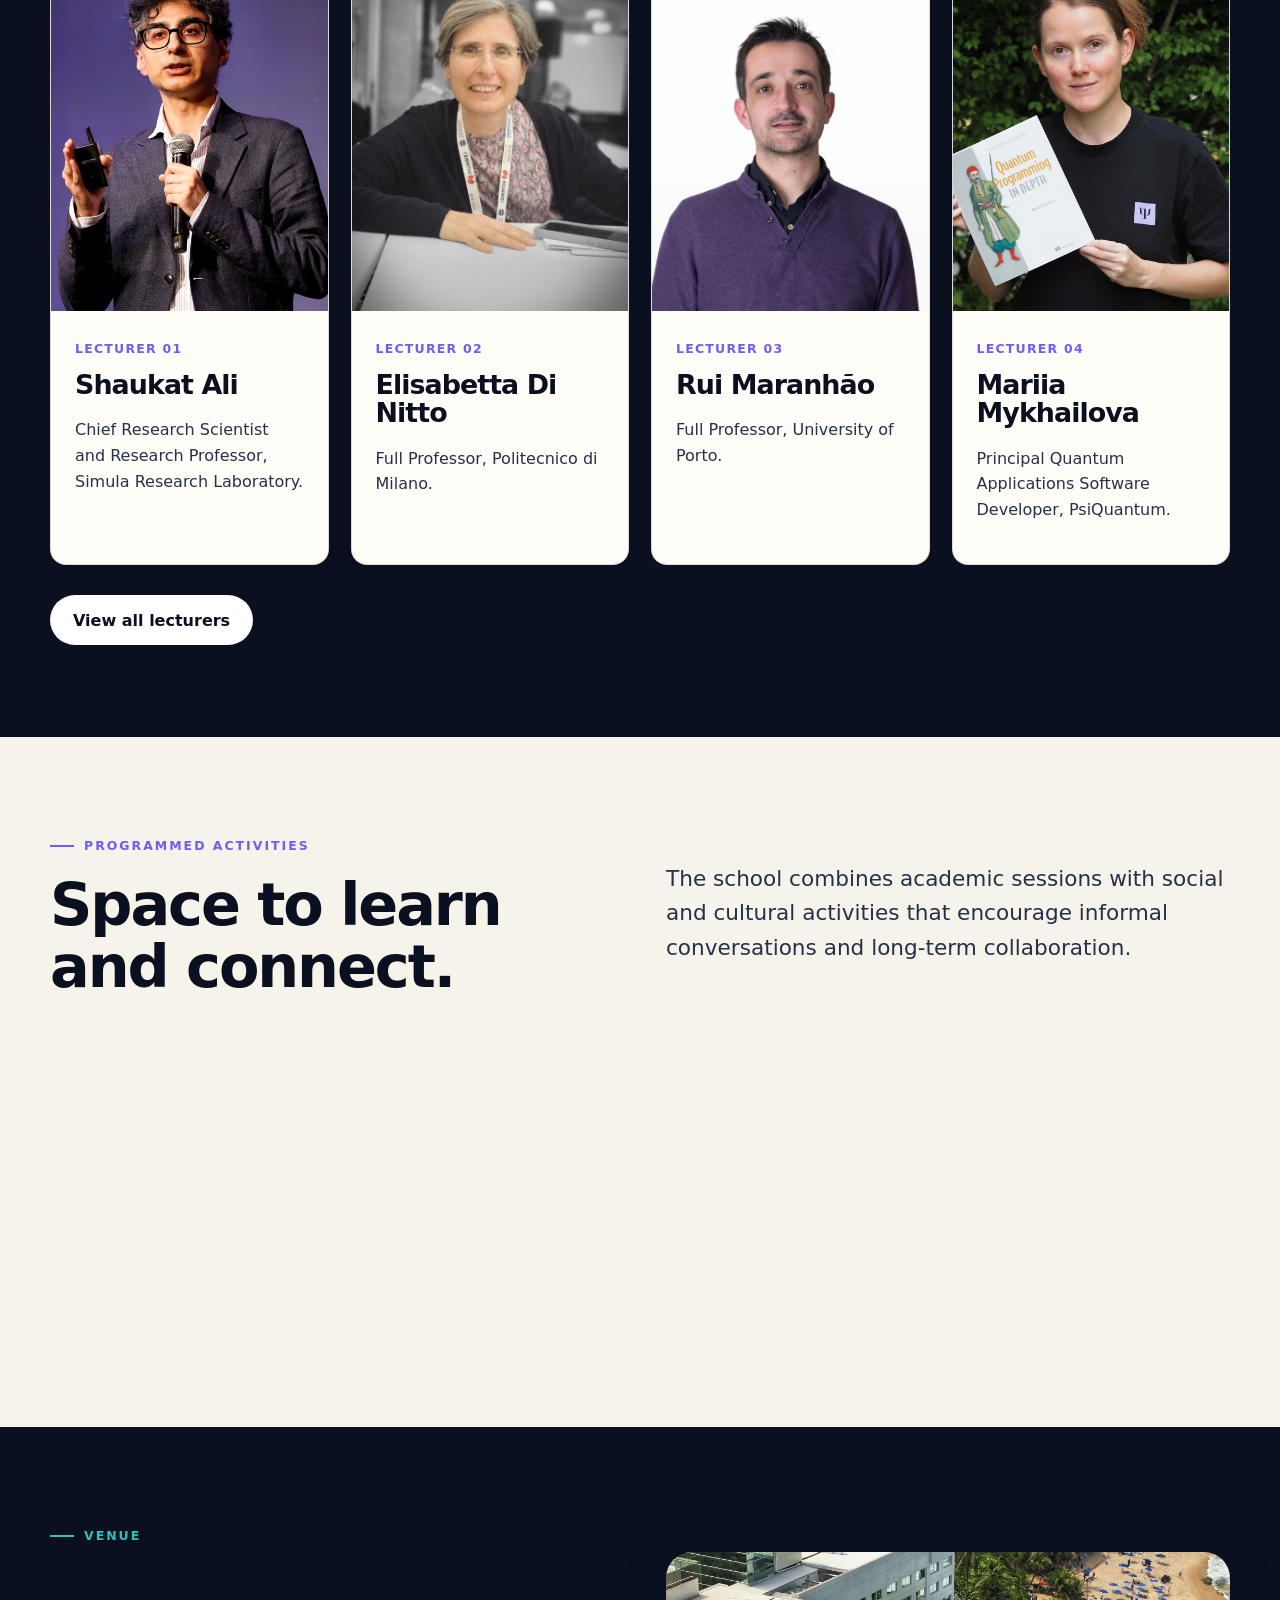
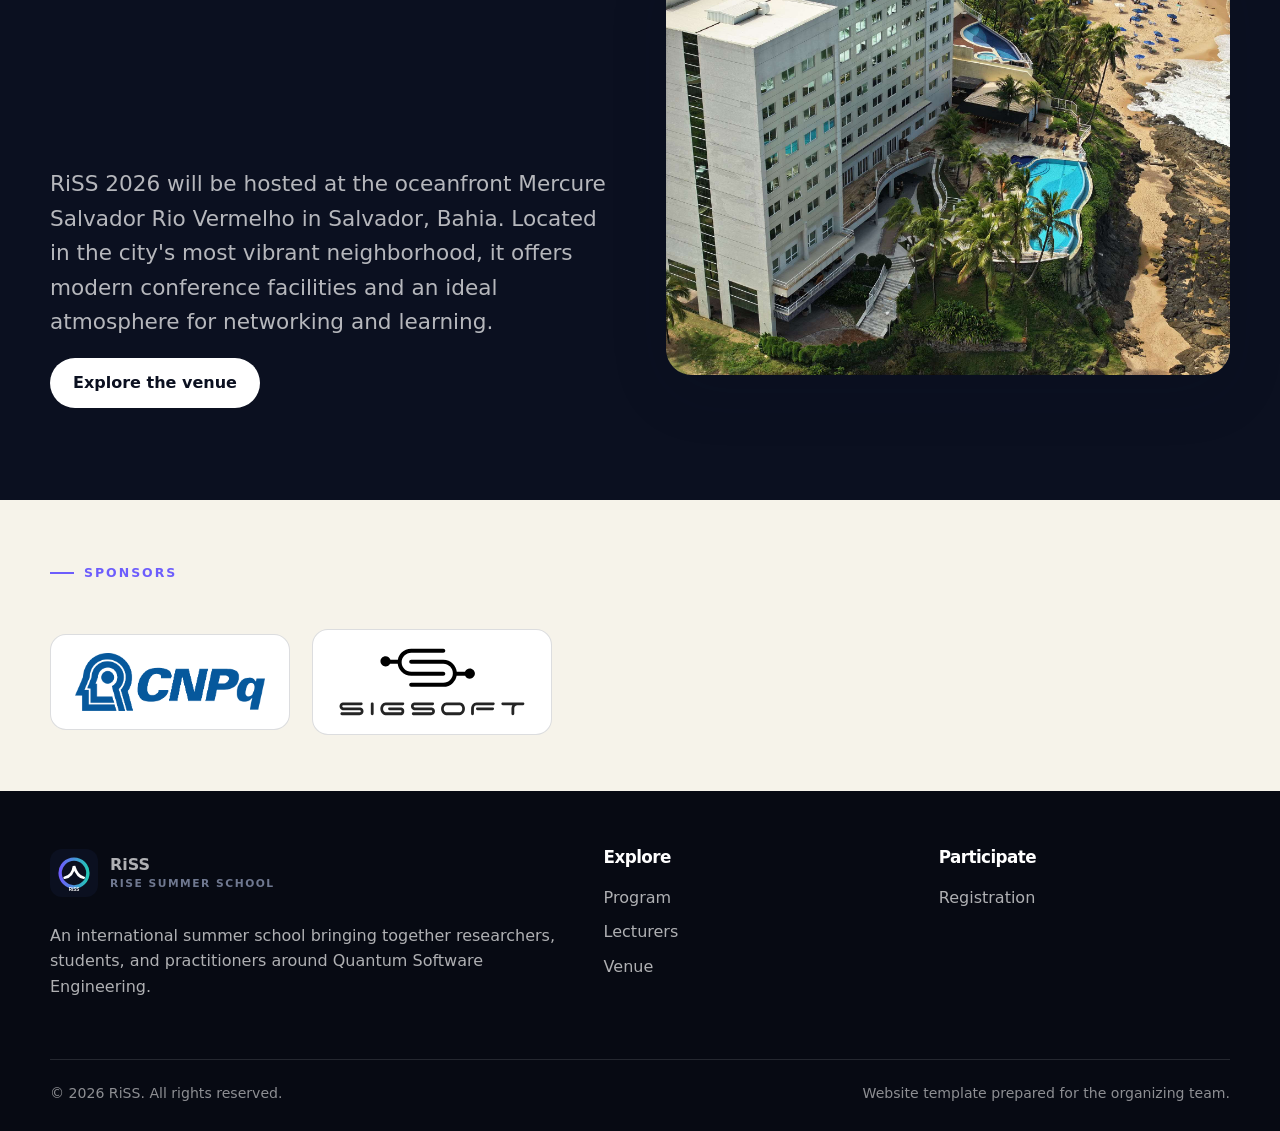
==== commit 8d1372ab: "fix: removed contact menu" ====
--- a/index.html
+++ b/index.html
@@ -23,8 +23,7 @@
       <a href="program.html" >Program</a>
       <a href="lecturers.html" >Lecturers</a>
       <a href="venue.html" >Venue</a>
-      <a href="contact.html" >Contact</a>
-      <a class="button button-primary" href="register.html" >Interested?</a>
+      <a class="button button-primary" href="register.html" >Registration</a>
     </nav>
   </div>
 </header>
@@ -165,7 +164,7 @@
       <div>
         <h3 style="font-size:1.05rem">Participate</h3>
         <div class="footer-links">
-          <a href="register.html">Expression of interest</a><a href="contact.html">Contact</a>
+          <a href="register.html">Registration</a>
         </div>
       </div>
     </div>
